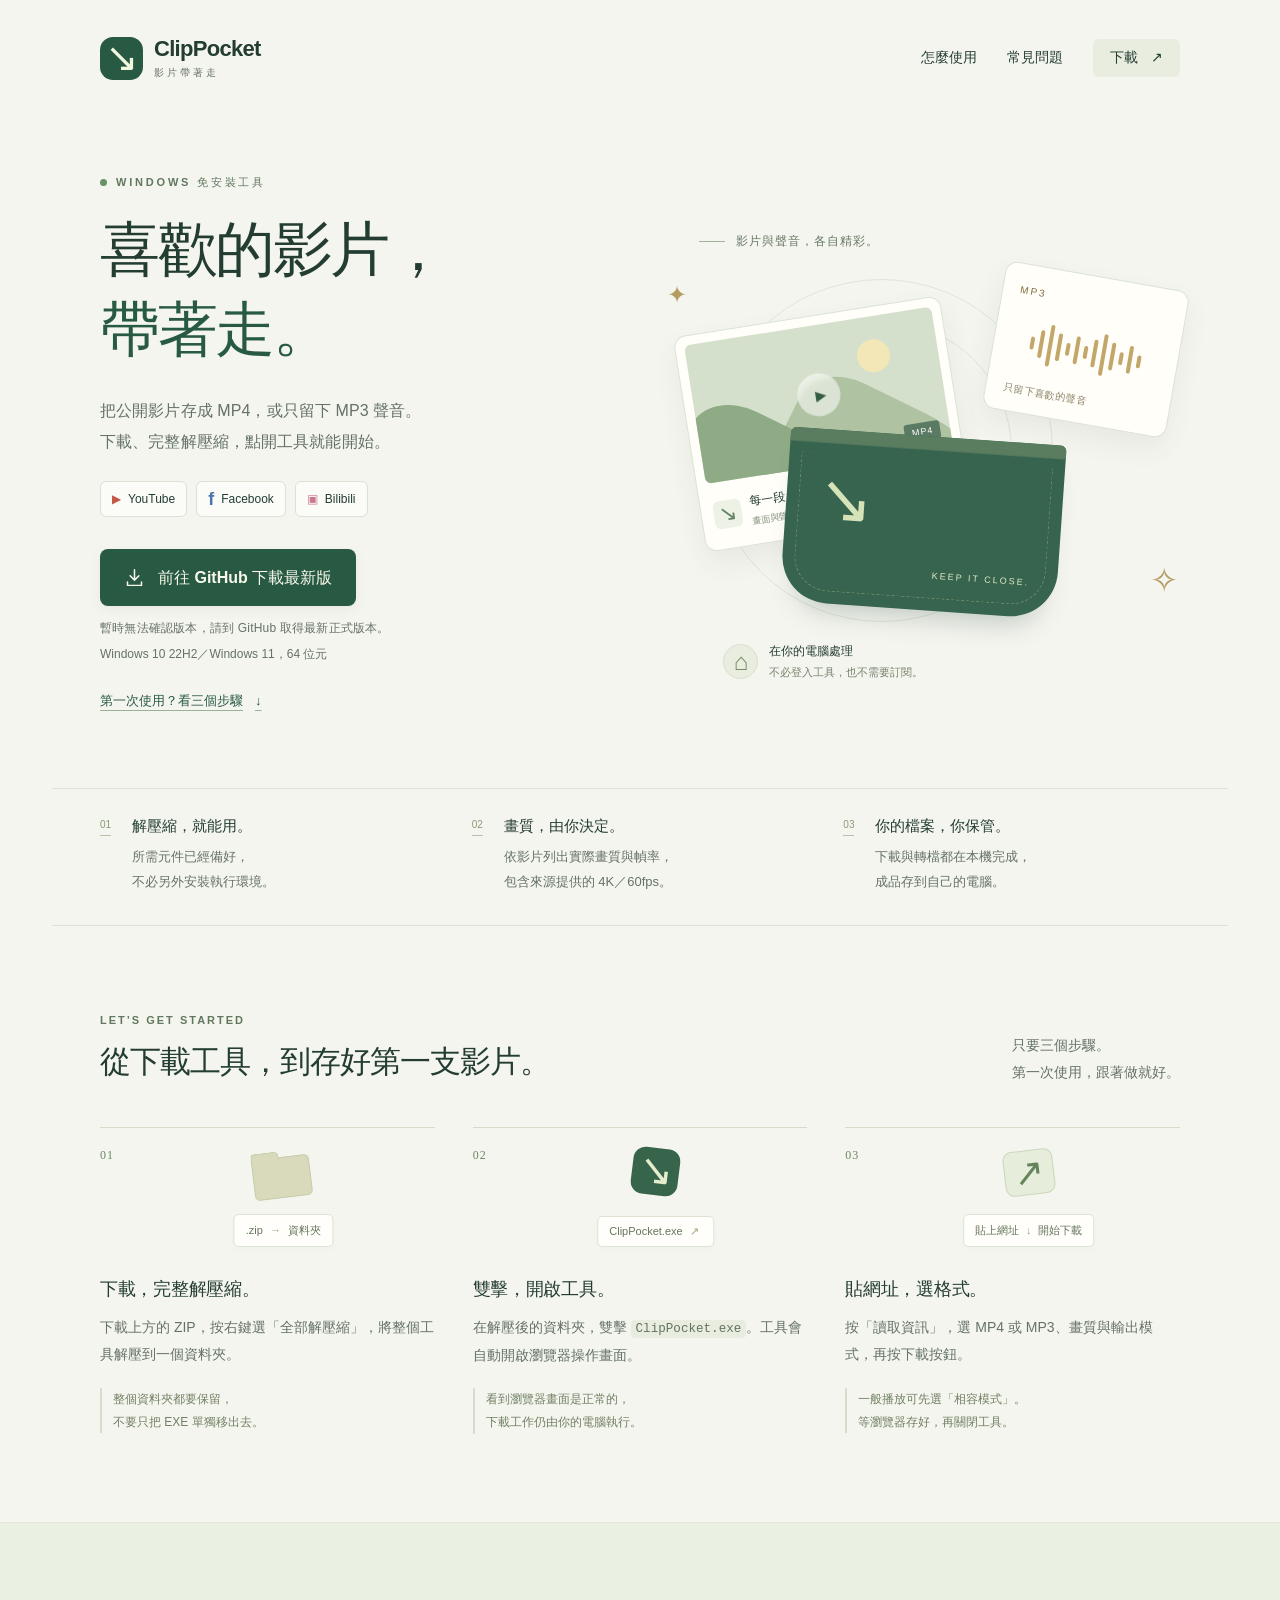
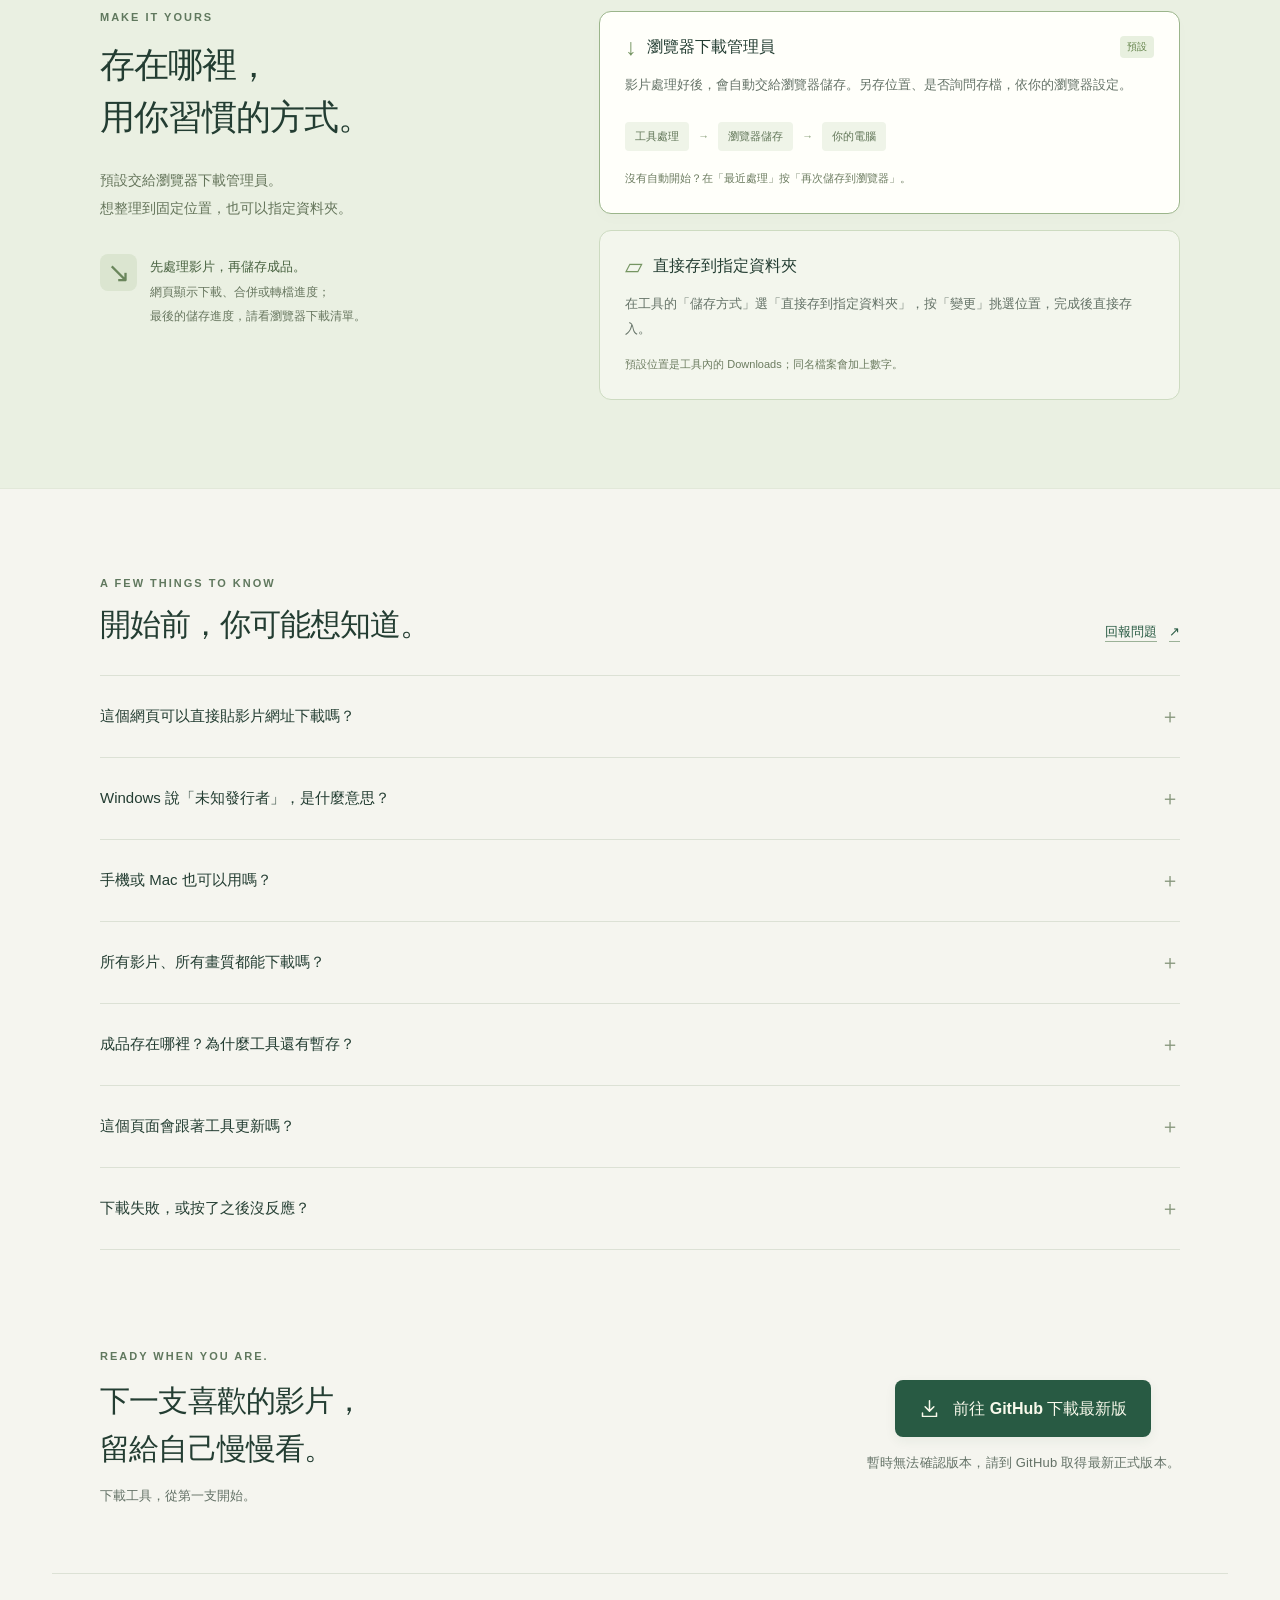
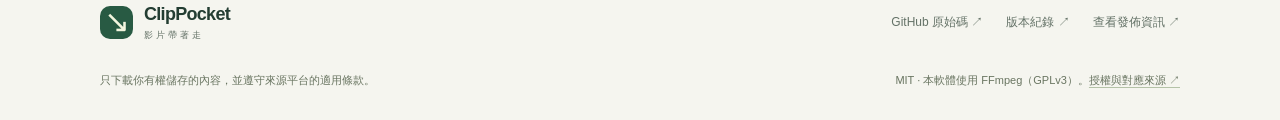
==== docs/index.html @ 6a87a467 "Keep download page synced with latest official release" ====
<!doctype html>
<html lang="zh-Hant">
<head>
  <meta charset="utf-8">
  <meta name="viewport" content="width=device-width,initial-scale=1">
  <meta name="theme-color" content="#f5f5ef">
  <meta name="description" content="ClipPocket 是 Windows 免安裝影片下載工具。支援 YouTube、Facebook、Bilibili 公開影片，下載 MP4 或 MP3；完整解壓縮、點開就能用。">
  <meta property="og:type" content="website">
  <meta property="og:locale" content="zh_TW">
  <meta property="og:title" content="ClipPocket · 喜歡的影片，帶著走。">
  <meta property="og:description" content="Windows 免安裝。本機處理，支援 YouTube、Facebook、Bilibili，下載影片或純音訊。">
  <meta property="og:url" content="https://koviankevin.github.io/ClipPocket/">
  <link rel="canonical" href="https://koviankevin.github.io/ClipPocket/">
  <link rel="icon" type="image/svg+xml" href="./favicon.svg">
  <link rel="stylesheet" href="./styles.css">
  <title>ClipPocket · Windows 免安裝影片下載工具</title>
  <script src="./release.js" defer></script>
</head>
<body>
  <a class="skip-link" href="#main">跳到主要內容</a>
  <header class="site-header wrap">
    <a class="brand" href="./" aria-label="ClipPocket 首頁"><span class="brand-mark" aria-hidden="true">↘</span><span>ClipPocket<small>影片帶著走</small></span></a>
    <nav aria-label="主要導覽"><a href="#how-to">怎麼使用</a><a href="#faq">常見問題</a><a class="nav-download" href="#download">下載 <span aria-hidden="true">↗</span></a></nav>
  </header>
  <main id="main">
    <section class="hero wrap" id="download" aria-labelledby="hero-title">
      <div class="hero-copy">
        <p class="eyebrow"><span class="live-dot" aria-hidden="true"></span> WINDOWS 免安裝工具</p>
        <h1 id="hero-title">喜歡的影片，<br><span>帶著走。</span></h1>
        <p class="hero-description">把公開影片存成 MP4，或只留下 MP3 聲音。<br class="desktop-break">下載、完整解壓縮，點開工具就能開始。</p>
        <div class="platforms" role="group" aria-label="支援平台"><span><b class="youtube" aria-hidden="true">▶</b> YouTube</span><span><b class="facebook" aria-hidden="true">f</b> Facebook</span><span><b class="bilibili" aria-hidden="true">▣</b> Bilibili</span></div>
        <a class="button primary download-link" href="https://github.com/koviankevin/ClipPocket/releases/latest"><svg viewBox="0 0 24 24" aria-hidden="true"><path d="M12 3v12m-5-5 5 5 5-5M4 17v4h16v-4"/></svg><span data-download-label>下載 Windows 免安裝版</span></a>
        <p class="download-meta" data-release-meta role="status" aria-live="polite">最新版本請至 GitHub 發佈頁查看。</p>
        <p class="system-requirement">Windows 10 22H2／Windows 11，64 位元</p>
        <a class="text-link hero-guide" href="#how-to">第一次使用？看三個步驟 <span aria-hidden="true">↓</span></a>
      </div>
      <div class="hero-visual" role="img" aria-label="MP4 影片或 MP3 音訊，由工具處理後存到自己的電腦">
        <div class="visual-label"><span class="mini-line"></span> 影片與聲音，各自精彩。</div>
        <div class="visual-stage" aria-hidden="true">
          <span class="orbit orbit-one"></span><span class="orbit orbit-two"></span>
          <div class="media-card audio-card"><span class="media-type">MP3</span><div class="waveform"><i></i><i></i><i></i><i></i><i></i><i></i><i></i><i></i><i></i><i></i><i></i><i></i><i></i></div><span class="media-caption">只留下喜歡的聲音</span></div>
          <div class="media-card video-card"><div class="video-scene"><div class="scene-sun"></div><div class="mountain mountain-back"></div><div class="mountain mountain-front"></div><span class="play-symbol">▶</span><span class="scene-duration">MP4</span></div><div class="video-caption"><span class="video-icon">↘</span><div><strong>每一段，值得保留。</strong><small>畫面與聲音，一起帶走。</small></div></div></div>
          <div class="pocket"><div class="pocket-stitch"></div><span class="pocket-arrow">↘</span><span class="pocket-word">KEEP IT CLOSE.</span></div>
          <span class="spark spark-one">✦</span><span class="spark spark-two">✧</span>
        </div>
        <div class="local-note"><span class="local-note-icon" aria-hidden="true">⌂</span><div><strong>在你的電腦處理</strong><span>不必登入工具，也不需要訂閱。</span></div></div>
      </div>
    </section>

    <section class="essentials wrap" aria-label="工具特色">
      <div><span class="feature-symbol" aria-hidden="true">01</span><h2>解壓縮，就能用。</h2><p>所需元件已經備好，<br>不必另外安裝執行環境。</p></div>
      <div><span class="feature-symbol" aria-hidden="true">02</span><h2>畫質，由你決定。</h2><p>依影片列出實際畫質與幀率，<br>包含來源提供的 4K／60fps。</p></div>
      <div><span class="feature-symbol" aria-hidden="true">03</span><h2>你的檔案，你保管。</h2><p>下載與轉檔都在本機完成，<br>成品存到自己的電腦。</p></div>
    </section>

    <section class="how-section wrap section-space" id="how-to" aria-labelledby="how-title">
      <div class="section-heading"><div><p class="eyebrow">LET’S GET STARTED</p><h2 id="how-title">從下載工具，<br class="mobile-break">到存好第一支影片。</h2></div><p>只要三個步驟。<br>第一次使用，跟著做就好。</p></div>
      <div class="steps">
        <article class="step"><div class="step-top"><span>01</span><div class="step-illustration folder-illustration" aria-hidden="true"><span class="folder-shape"></span><span class="file-chip">.zip <b>→</b> 資料夾</span></div></div><h3>下載，完整解壓縮。</h3><p>下載上方的 ZIP，按右鍵選「全部解壓縮」，將整個工具解壓到一個資料夾。</p><div class="step-note">整個資料夾都要保留，<br>不要只把 EXE 單獨移出去。</div></article>
        <article class="step"><div class="step-top"><span>02</span><div class="step-illustration launch-illustration" aria-hidden="true"><span class="app-tile">↘</span><span class="file-chip">ClipPocket.exe <b>↗</b></span></div></div><h3>雙擊，開啟工具。</h3><p>在解壓後的資料夾，雙擊 <code>ClipPocket.exe</code>。工具會自動開啟瀏覽器操作畫面。</p><div class="step-note">看到瀏覽器畫面是正常的，<br>下載工作仍由你的電腦執行。</div></article>
        <article class="step"><div class="step-top"><span>03</span><div class="step-illustration paste-illustration" aria-hidden="true"><span class="link-glyph">↗</span><span class="file-chip">貼上網址 <b>↓</b> 開始下載</span></div></div><h3>貼網址，選格式。</h3><p>按「讀取資訊」，選 MP4 或 MP3、畫質與輸出模式，再按下載按鈕。</p><div class="step-note">一般播放可先選「相容模式」。<br>等瀏覽器存好，再關閉工具。</div></article>
      </div>
    </section>

    <section class="saving-section section-space" id="save-options" aria-labelledby="saving-title">
      <div class="wrap saving-layout">
        <div class="saving-intro"><p class="eyebrow">MAKE IT YOURS</p><h2 id="saving-title">存在哪裡，<br>用你習慣的方式。</h2><p>預設交給瀏覽器下載管理員。<br>想整理到固定位置，也可以指定資料夾。</p><div class="two-phases"><span class="phase-icon" aria-hidden="true">↘</span><p><strong>先處理影片，再儲存成品。</strong><br>網頁顯示下載、合併或轉檔進度；<br>最後的儲存進度，請看瀏覽器下載清單。</p></div></div>
        <div class="saving-options">
          <article class="save-option recommended"><div class="save-title"><span class="save-icon" aria-hidden="true">↓</span><h3>瀏覽器下載管理員</h3><span class="badge">預設</span></div><p>影片處理好後，會自動交給瀏覽器儲存。另存位置、是否詢問存檔，依你的瀏覽器設定。</p><div class="save-flow"><span>工具處理</span><b aria-hidden="true">→</b><span>瀏覽器儲存</span><b aria-hidden="true">→</b><span>你的電腦</span></div><small>沒有自動開始？在「最近處理」按「再次儲存到瀏覽器」。</small></article>
          <article class="save-option"><div class="save-title"><span class="save-icon" aria-hidden="true">▱</span><h3>直接存到指定資料夾</h3></div><p>在工具的「儲存方式」選「直接存到指定資料夾」，按「變更」挑選位置，完成後直接存入。</p><small>預設位置是工具內的 Downloads；同名檔案會加上數字。</small></article>
        </div>
      </div>
    </section>

    <section class="faq-section wrap section-space" id="faq" aria-labelledby="faq-title">
      <div class="section-heading"><div><p class="eyebrow">A FEW THINGS TO KNOW</p><h2 id="faq-title">開始前，你可能想知道。</h2></div><a class="text-link" href="https://github.com/koviankevin/ClipPocket/issues">回報問題 <span aria-hidden="true">↗</span></a></div>
      <div class="faq-list">
        <details><summary>這個網頁可以直接貼影片網址下載嗎？<span aria-hidden="true">＋</span></summary><div class="answer"><p>請先從這個頁面下載免安裝工具，再在自己的電腦開啟 <code>ClipPocket.exe</code>。這裡提供下載與教學；貼影片網址的操作畫面，會由本機工具另外開啟。</p></div></details>
        <details><summary>Windows 說「未知發行者」，是什麼意思？<span aria-hidden="true">＋</span></summary><div class="answer"><p>目前版本尚未做程式碼簽章，因此 Windows 可能顯示未知發行者。請確認下載來源是本專案的 <a data-release-link href="https://github.com/koviankevin/ClipPocket/releases/latest">GitHub Release</a>，再依自己的安全判斷決定是否執行。原始碼、隨附元件與校驗碼都公開提供。</p></div></details>
        <details><summary>手機或 Mac 也可以用嗎？<span aria-hidden="true">＋</span></summary><div class="answer"><p>目前提供 Windows 64 位元版，適用 Windows 10 22H2／Windows 11。手機、macOS、Linux 及 Windows ARM 目前未提供對應下載包。</p></div></details>
        <details><summary>所有影片、所有畫質都能下載嗎？<span aria-hidden="true">＋</span></summary><div class="answer"><p>目前支援 YouTube、Facebook、Bilibili 的公開、免登入、非直播單支影片，不讀取帳號 Cookie。影片下架、地區或帳號限制，以及平台改版，都可能影響下載。</p><p>畫質選單依來源實際可取得的格式提供，不會放大影片；Bilibili 部分高畫質可能需要帳號權限。4K60 已實測三秒片段，完整 8K 媒體尚未實測。</p></div></details>
        <details><summary>成品存在哪裡？為什麼工具還有暫存？<span aria-hidden="true">＋</span></summary><div class="answer"><p>瀏覽器模式的存檔位置，請從瀏覽器下載清單查看。工具會保留處理好的暫存，方便再次儲存；暫存與瀏覽器存出的成品，會短暫占用兩份空間。</p><p><strong>請等瀏覽器完成儲存再關閉工具。</strong>關閉工具會清除此次暫存，已存好的成品不受影響。如果只關閉分頁，工具在沒有工作或檔案傳送時，閒置約三分鐘會退出。</p></div></details>
        <details><summary>這個頁面會跟著工具更新嗎？<span aria-hidden="true">＋</span></summary><div class="answer"><p>每次開啟頁面，都會向 GitHub 查詢最新正式 Release，同步版本、檔案大小與 Windows 免安裝包連結。草稿與預覽版不會當作正式版顯示。</p><p>如果暫時無法取得版本資訊，按鈕會帶你到 GitHub 最新正式版本頁，讓你繼續取得下載。電腦上的工具可在關閉舊版後，另外下載並完整解壓新版來升級。</p></div></details>
        <details><summary>下載失敗，或按了之後沒反應？<span aria-hidden="true">＋</span></summary><div class="answer"><p>先確認已完整解壓縮，並透過 <code>ClipPocket.exe</code> 開啟工具。若影片無法下載，可在工具內展開「查看處理紀錄」，或換一支公開、免登入的影片測試。</p><p>如果影片已處理好，但瀏覽器未自動儲存，按「再次儲存到瀏覽器」重試。仍有問題，可到 <a href="https://github.com/koviankevin/ClipPocket/issues">GitHub Issues</a> 提供版本、平台與錯誤訊息；請勿貼上 Cookie、權杖或私人資料。</p></div></details>
      </div>
    </section>

    <section class="bottom-cta wrap" aria-labelledby="cta-title"><div><p class="eyebrow">READY WHEN YOU ARE.</p><h2 id="cta-title">下一支喜歡的影片，<br>留給自己慢慢看。</h2><p>下載工具，從第一支開始。</p></div><div class="cta-action"><a class="button primary download-link" href="https://github.com/koviankevin/ClipPocket/releases/latest"><svg viewBox="0 0 24 24" aria-hidden="true"><path d="M12 3v12m-5-5 5 5 5-5M4 17v4h16v-4"/></svg><span data-download-label>下載 Windows 免安裝版</span></a><p class="download-meta" data-release-meta>最新版本請至 GitHub 發佈頁查看。</p></div></section>
  </main>
  <footer class="site-footer wrap"><div class="footer-top"><a class="brand footer-brand" href="./"><span class="brand-mark" aria-hidden="true">↘</span><span>ClipPocket<small>影片帶著走</small></span></a><nav aria-label="相關連結"><a href="https://github.com/koviankevin/ClipPocket">GitHub 原始碼 ↗</a><a href="https://github.com/koviankevin/ClipPocket/releases">版本紀錄 ↗</a><a data-checksum-link href="https://github.com/koviankevin/ClipPocket/releases/latest">查看發佈資訊 ↗</a></nav></div><div class="footer-bottom"><p>只下載你有權儲存的內容，並遵守來源平台的適用條款。</p><p>MIT · 本軟體使用 FFmpeg（GPLv3）。<a href="https://github.com/koviankevin/ClipPocket/blob/main/THIRD_PARTY_SOURCES.md">授權與對應來源 ↗</a></p></div></footer>
</body>
</html>
---- docs/styles.css ----
@charset "UTF-8";
:root{color-scheme:light;--paper:#f5f5ef;--ink:#233d32;--muted:#647267;--green:#285a43;--line:#dce1d5;--sage:#e8eddf;--gold:#b18c48;--white:#fff;font-family:"Segoe UI","Microsoft JhengHei","PingFang TC",sans-serif;font-synthesis:none;color:var(--ink);background:var(--paper);font-size:16px}
*{box-sizing:border-box}html{scroll-behavior:smooth;scroll-padding-top:32px}body{margin:0}a{color:inherit;text-decoration:none}button,a{-webkit-tap-highlight-color:transparent}a:focus-visible,summary:focus-visible{outline:3px solid #b38e48;outline-offset:6px}svg{fill:none;stroke:currentColor;stroke-width:1.7;stroke-linecap:round;stroke-linejoin:round}.wrap{max-width:1176px;margin-inline:auto;padding-inline:48px}.skip-link{position:fixed;top:-80px;left:20px;padding:12px 18px;background:var(--green);color:#fff;z-index:100}.skip-link:focus{top:10px}.site-header{min-height:116px;display:flex;justify-content:space-between;align-items:center;gap:24px}.brand{display:inline-flex;gap:11px;align-items:center;font-size:22px;font-weight:700;letter-spacing:-.7px;flex-shrink:0}.brand-mark{height:43px;width:43px;display:grid;place-items:center;color:#f3f6df;background:var(--green);border-radius:13px;font:40px/1 "Segoe UI",sans-serif;padding-bottom:4px}.brand small{display:block;font-size:10px;font-weight:500;color:var(--muted);letter-spacing:3px;margin-top:4px}.site-header nav{display:flex;align-items:center;gap:30px;font-size:14px}.site-header nav>a:hover{color:var(--green);text-decoration:underline;text-underline-offset:5px}.nav-download{padding:10px 17px;background:var(--sage);border-radius:6px;font-weight:600}.nav-download span{margin-left:9px}
.hero{display:grid;grid-template-columns:1.06fr 1fr;align-items:center;gap:22px;padding-top:59px;padding-bottom:76px;overflow:hidden}.eyebrow{font-size:11px;font-weight:650;letter-spacing:2px;color:#60785e;margin:0 0 20px}.hero .eyebrow{display:flex;gap:9px;align-items:center;letter-spacing:2.8px}.live-dot{width:7px;height:7px;display:inline-block;border-radius:50%;background:#679267}h1{font-size:clamp(44px,4.65vw,61px);line-height:1.35;letter-spacing:-2.4px;margin:0 0 24px;font-weight:700}h1>span{color:var(--green)}.hero-description{font-size:16px;line-height:1.95;color:var(--muted);margin:0;letter-spacing:.1px}.platforms{display:flex;gap:9px;flex-wrap:wrap;margin:24px 0 32px}.platforms>span{display:inline-flex;align-items:center;gap:7px;font-size:12px;padding:8px 11px;border:1px solid var(--line);border-radius:6px;background:#fff9}.platforms b{font-size:12px;line-height:1}.youtube{color:#c75745}.platforms .facebook{font:bold 18px/1 Arial,sans-serif;color:#4b74aa}.bilibili{color:#c9798e}.button{display:inline-flex;justify-content:center;align-items:center;gap:13px;min-height:57px;padding:16px 24px;border-radius:8px;font-size:16px;font-weight:600;line-height:1.5;transition:background .2s,transform .2s}.button svg{width:21px;height:21px;flex-shrink:0}.primary{background:var(--green);color:#f8f9eb;box-shadow:0 4px 12px #244f3410}.primary:hover{background:#1c4935;transform:translateY(-2px)}.download-meta{color:var(--muted);font-size:12px;line-height:1.8;margin:12px 0 3px;letter-spacing:.2px}.download-meta>span{padding-inline:6px;color:#9ca594}.system-requirement{font-size:12px;margin:0;color:var(--muted);line-height:1.9}.text-link{color:var(--green);font-size:14px;line-height:1.6;text-decoration:underline;text-decoration-color:#9bb197;text-underline-offset:5px;display:inline-flex;align-items:center;gap:12px}.text-link:hover{text-decoration-color:var(--green)}.hero-guide{margin-top:26px;font-size:13px}
.hero-visual{position:relative;align-self:stretch;display:flex;flex-direction:column;justify-content:center;min-width:0;isolation:isolate;padding-top:26px}.visual-label{font-size:12px;color:#687a65;letter-spacing:1px;display:flex;align-items:center;gap:11px;margin-left:33px}.mini-line{width:26px;height:1px;background:#a4b19a}.visual-stage{position:relative;height:367px;margin-top:21px;isolation:isolate}.orbit{position:absolute;border:1px solid #dfe5d7;border-radius:50%;z-index:-1}.orbit-one{width:343px;height:343px;left:44px;top:8px}.orbit-two{width:260px;height:260px;left:86px;top:50px}.media-card{position:absolute;background:#fffef9;border:1px solid #dce3d5;border-radius:12px;box-shadow:0 12px 27px #344b2c12}.video-card{width:270px;left:22px;top:44px;transform:rotate(-9deg);padding:9px;z-index:2}.video-scene{height:140px;overflow:hidden;border-radius:6px;position:relative;background:#d5e0cc}.scene-sun{width:33px;height:33px;border-radius:50%;background:#f4e7b7;position:absolute;top:23px;right:48px}.mountain{position:absolute;width:240px;height:180px;border-radius:22% 50% 0 0;transform:rotate(35deg)}.mountain-back{background:#afc3a2;top:88px;left:56px}.mountain-front{background:#8eab86;top:99px;left:-55px}.play-symbol{position:absolute;display:grid;place-items:center;width:43px;height:43px;border-radius:50%;background:#fff8;backdrop-filter:blur(3px);color:#355c45;top:48px;left:104px;font-size:14px;padding-left:3px}.scene-duration{position:absolute;bottom:9px;right:10px;color:#fff;background:#244a3b99;font-size:9px;letter-spacing:1px;padding:4px 7px;border-radius:3px}.video-caption{display:flex;align-items:center;gap:9px;padding:14px 3px 7px}.video-caption strong{font-size:12px;font-weight:600}.video-caption small{display:block;font-size:9px;color:#84907c;margin-top:5px}.video-icon{display:grid;place-items:center;width:28px;height:28px;background:#edf1e6;border-radius:6px;font-size:22px;color:#638461}.audio-card{width:186px;right:1px;top:4px;padding:15px 17px;transform:rotate(10deg);z-index:1}.media-type{font-size:10px;color:#846c40;letter-spacing:2px}.waveform{display:flex;align-items:center;justify-content:center;gap:5px;height:66px;margin:10px 0 5px}.waveform i{width:4px;border-radius:5px;background:#c3a76a;height:13px}.waveform i:nth-child(3n){height:42px}.waveform i:nth-child(4n){height:57px}.waveform i:nth-child(2n){height:28px}.media-caption{font-size:10px;color:#8b8064;letter-spacing:.6px}.pocket{position:absolute;width:276px;height:174px;left:119px;top:165px;border-radius:6px 6px 47px 47px;background:#37644e;z-index:3;transform:rotate(4deg);box-shadow:0 22px 27px -15px #234a3a40;overflow:hidden}.pocket:before{content:"";position:absolute;background:#5a7d60;left:0;right:0;top:0;height:13px;border-bottom:1px solid #1b413b20}.pocket-stitch{position:absolute;inset:24px 12px 12px;border:1px dashed #9daf7e88;border-top:none;border-radius:0 0 35px 35px}.pocket-arrow{position:absolute;top:29px;left:31px;color:#d6e2b7;font-size:67px;font-weight:300}.pocket-word{position:absolute;bottom:30px;right:28px;font-size:9px;letter-spacing:2px;color:#e1e8c7}.spark{position:absolute;color:#b49d63;font-size:24px}.spark-one{left:1px;top:10px}.spark-two{right:2px;bottom:38px;font-size:34px}.local-note{display:flex;align-items:center;gap:11px;margin:5px 0 0 57px}.local-note-icon{width:35px;height:35px;display:grid;place-items:center;background:#e9eddf;border:1px solid #d9e1cd;border-radius:50%;font-size:24px;color:#738a61}.local-note strong{display:block;font-size:12px;font-weight:600}.local-note span:not(.local-note-icon){display:block;font-size:11px;color:#75826d;margin-top:5px}
.essentials{display:grid;grid-template-columns:repeat(3,1fr);border-top:1px solid var(--line);border-bottom:1px solid var(--line);padding-top:28px;padding-bottom:30px;gap:35px}.essentials>div{position:relative;padding-left:32px}.feature-symbol{position:absolute;left:0;top:2px;color:#8a9b79;font-size:10px;border-bottom:1px solid #b5c2a7;padding-bottom:5px}.essentials h2{font-size:15px;font-weight:650;margin:0 0 9px}.essentials p{font-size:13px;line-height:1.9;color:var(--muted);margin:0}.section-space{padding-top:88px;padding-bottom:88px}.section-heading{display:flex;justify-content:space-between;align-items:end;gap:25px;margin-bottom:42px}.section-heading .eyebrow{margin-bottom:13px}.section-heading h2,.saving-intro h2{font-size:31px;line-height:1.5;letter-spacing:-1px;margin:0;font-weight:650}.section-heading>p{margin:0;font-size:14px;line-height:1.9;color:var(--muted)}.mobile-break{display:none}.steps{display:grid;grid-template-columns:repeat(3,minmax(0,1fr));gap:38px}.step{min-width:0}.step-top{display:flex;gap:18px;align-items:flex-start;position:relative;border-top:1px solid #d3ddc9;padding-top:19px;margin-bottom:26px}.step-top>span{font:12px/1.4 Georgia,serif;letter-spacing:1px;color:#6c8863}.step-illustration{position:relative;min-width:0;height:103px;flex:1;display:flex;align-items:flex-start;justify-content:center}.folder-shape{position:absolute;top:10px;left:calc(50% - 30px);width:58px;height:41px;border-radius:0 5px 5px 5px;background:#d8dabb;border:1px solid #c6cba9;transform:rotate(-7deg)}.folder-shape:before{content:"";position:absolute;top:-7px;left:-1px;width:26px;height:8px;background:#d8dabb;border:1px solid #c6cba9;border-bottom:0;border-radius:4px 5px 0 0}.file-chip{position:absolute;bottom:3px;left:50%;transform:translateX(-50%);font-size:11px;background:#fffefa;border:1px solid #dce3d3;padding:8px 11px;border-radius:5px;color:#65755c;white-space:nowrap;box-shadow:0 4px 8px #34492804}.file-chip b{font-weight:400;color:#9aa782;padding-inline:4px}.app-tile{display:grid;place-items:center;background:#37654c;color:#e6edcc;width:47px;height:47px;border-radius:12px;font-size:42px;line-height:1;margin-top:1px;transform:rotate(7deg);padding-bottom:4px}.link-glyph{display:grid;place-items:center;width:50px;height:45px;font-size:37px;line-height:1;border:1px solid #cad7bb;border-radius:9px;color:#66845c;background:#e6eddb;margin-top:3px;transform:rotate(-7deg)}.step h3{font-size:18px;font-weight:600;letter-spacing:-.3px;line-height:1.5;margin:0 0 11px}.step>p{font-size:14px;line-height:1.95;color:var(--muted);margin:0}.step-note{margin-top:19px;padding-left:11px;border-left:2px solid #d7ddc9;color:#718064;font-size:12px;line-height:1.9}code{font-family:Consolas,"SFMono-Regular",monospace;font-size:.9em;background:#e9eddf;padding:2px 5px;border-radius:4px;overflow-wrap:anywhere}
.saving-section{background:#eaf0e2;border-top:1px solid #e2e8d9;border-bottom:1px solid #e2e8d9}.saving-layout{display:grid;grid-template-columns:.85fr 1.15fr;gap:70px}.saving-intro .eyebrow{margin-bottom:16px}.saving-intro h2{font-size:35px}.saving-intro>p:not(.eyebrow){font-size:14px;line-height:2;color:#64745a;margin:22px 0 0}.two-phases{display:flex;gap:13px;margin-top:32px;align-items:flex-start}.phase-icon{width:37px;min-width:37px;height:37px;background:#dbe5d0;border-radius:8px;display:grid;place-items:center;color:#6a865c;font-size:28px}.two-phases p{font-size:12px;line-height:2;color:#67765f;margin:0}.two-phases strong{font-size:13px;color:#47613f;font-weight:600}.saving-options{display:grid;gap:16px}.save-option{padding:24px 25px;border:1px solid #cddbc1;background:#f3f6ed;border-radius:12px}.save-option.recommended{border-color:#9bb58b;background:#fffffa;box-shadow:0 5px 15px #38532904}.save-title{display:flex;align-items:center;gap:10px;flex-wrap:wrap}.save-title h3{font-size:16px;font-weight:600;margin:0}.save-icon{font-size:23px;color:#759562;line-height:1}.badge{font-size:10px;padding:4px 7px;border-radius:4px;background:#e8f0df;color:#608046;margin-left:auto}.save-option>p{font-size:13px;line-height:1.95;color:var(--muted);margin:13px 0}.save-flow{display:flex;gap:9px;align-items:center;padding:12px 0 17px;flex-wrap:wrap;font-size:11px;color:#607557}.save-flow span{background:#eff4e8;padding:7px 10px;border-radius:4px}.save-flow b{font-weight:400;color:#8da27e}.save-option>small{display:block;color:#6c7c60;font-size:11px;line-height:1.9}
.faq-section{padding-bottom:76px}.faq-section .section-heading{margin-bottom:26px}.faq-section .section-heading>.text-link{font-size:13px;flex-shrink:0;margin-bottom:6px}.faq-list{border-top:1px solid var(--line)}details{border-bottom:1px solid var(--line)}summary{padding:23px 0;display:flex;justify-content:space-between;align-items:center;gap:24px;font-size:15px;font-weight:500;line-height:1.75;cursor:pointer;list-style:none}summary::-webkit-details-marker{display:none}summary>span{font-size:20px;color:#85957a;font-weight:400;flex-shrink:0;transition:transform .2s}details[open] summary>span{transform:rotate(45deg)}summary:hover{color:var(--green)}.answer{max-width:865px;padding:0 33px 24px 0;color:var(--muted);font-size:14px;line-height:2}.answer p{margin:0 0 11px}.answer p:last-child{margin:0}.answer a,.footer-bottom a{text-decoration:underline;text-decoration-color:#b4c2a7;text-underline-offset:3px}.answer strong{font-weight:600;color:#47643d}
.bottom-cta{display:flex;justify-content:space-between;align-items:center;gap:30px;padding-top:24px;padding-bottom:68px}.bottom-cta .eyebrow{margin-bottom:15px}.bottom-cta h2{font-size:30px;line-height:1.6;font-weight:600;letter-spacing:-.8px;margin:0}.bottom-cta>div>p:not(.eyebrow){font-size:13px;color:var(--muted);margin:14px 0 0}.cta-action{text-align:center}.site-footer{border-top:1px solid var(--line);padding-top:30px;padding-bottom:30px}.footer-top{display:flex;justify-content:space-between;align-items:center;gap:25px}.footer-brand{font-size:18px}.footer-brand .brand-mark{width:33px;height:33px;border-radius:10px;font-size:31px}.footer-brand small{font-size:9px}.footer-top nav{display:flex;gap:23px;flex-wrap:wrap;font-size:12px;color:var(--muted)}.footer-top nav a:hover{text-decoration:underline;text-underline-offset:4px}.footer-bottom{display:flex;justify-content:space-between;gap:26px;margin-top:29px;color:#697561;font-size:11px;line-height:1.8}.footer-bottom p{margin:0}
@media(min-width:1400px){.hero{gap:36px;padding-top:72px;padding-bottom:91px}.visual-stage{height:390px}.hero-visual{padding-left:15px}.pocket{top:183px}.audio-card{top:16px}.video-card{top:60px}}
@media(max-width:1000px){.wrap{padding-inline:35px}.hero{gap:0}.hero h1{font-size:48px}.hero-description{font-size:14px}.hero-visual{transform:scale(.88);transform-origin:center;min-width:0}.video-card{left:0}.audio-card{right:-15px}.pocket{left:85px}.orbit-one{left:10px}.orbit-two{left:52px}.visual-label{margin-left:10px}.local-note{margin-left:20px}.steps{gap:25px}.saving-layout{gap:35px}.saving-intro h2{font-size:31px}.section-heading h2{font-size:28px}.footer-bottom{display:block}.footer-bottom p+p{margin-top:9px}}
@media(max-width:760px){.wrap{padding-inline:26px}.site-header{min-height:94px}.site-header nav{gap:20px;font-size:12px}.brand{font-size:20px}.nav-download{padding:8px 12px}.hero{grid-template-columns:1fr;padding-top:39px;padding-bottom:46px;gap:30px;text-align:center}.hero h1{font-size:52px;letter-spacing:-2px;margin-bottom:18px}.hero .eyebrow,.platforms{justify-content:center}.hero-description{font-size:15px}.hero .eyebrow{font-size:10px}.platforms{margin:22px 0 25px}.hero-guide{margin-top:20px}.hero-visual{padding:20px 0 0;transform:none;max-width:450px;width:100%;margin:auto;align-self:auto;text-align:left}.visual-label{margin-left:22px}.visual-stage{height:355px}.video-card{left:20px}.audio-card{right:9px}.pocket{left:115px;top:161px}.orbit-one{left:40px}.orbit-two{left:82px}.local-note{align-self:center;margin:0}.essentials{gap:16px;padding-top:24px;padding-bottom:25px}.essentials>div{padding-left:0}.feature-symbol{position:static;display:inline-block;font-size:9px;margin-bottom:10px}.essentials h2{font-size:13px}.essentials p{font-size:11px;line-height:1.9}.section-space{padding-top:60px;padding-bottom:60px}.section-heading{gap:20px;align-items:start;flex-direction:column;margin-bottom:28px}.section-heading h2{font-size:28px}.section-heading>p{font-size:13px}.section-heading>p br{display:none}.steps{grid-template-columns:1fr;gap:34px}.step{display:grid;grid-template-columns:100px 1fr;column-gap:22px;align-items:start;border-top:1px solid #d3ddc9;padding-top:24px}.step-top{grid-column:1;grid-row:1 / 4;display:block;margin:0;padding:0;border:0}.step-top>span{font-size:12px}.step-illustration{width:100%;height:105px;margin-top:13px}.file-chip{font-size:9px;padding:7px 8px}.folder-shape{top:7px}.step h3{font-size:17px;grid-column:2;margin-bottom:8px}.step>p{font-size:13px;grid-column:2}.step-note{grid-column:2;font-size:11px;margin-top:13px}.saving-layout{grid-template-columns:1fr;gap:30px}.saving-intro h2{font-size:31px}.saving-intro h2 br{display:none}.saving-intro>p:not(.eyebrow){margin-top:15px;font-size:13px}.two-phases{margin-top:22px}.save-option{padding:22px}.faq-section .section-heading{flex-direction:row;align-items:end;gap:10px}.faq-section .section-heading h2{font-size:26px;max-width:280px}.faq-section .section-heading>.text-link{font-size:12px}.faq-section .eyebrow{font-size:9px}summary{font-size:14px;padding:20px 0;gap:15px}.answer{font-size:13px;padding-right:10px}.bottom-cta{flex-direction:column;text-align:center;padding-top:0;padding-bottom:55px;gap:24px}.bottom-cta h2{font-size:28px}.footer-top{align-items:start;gap:24px}.footer-top nav{gap:13px;font-size:11px;max-width:240px;justify-content:flex-end}.footer-bottom{font-size:10px;margin-top:24px}}
@media(max-width:420px){.wrap{padding-inline:21px}.site-header{gap:12px;min-height:88px}.brand{font-size:18px;gap:8px}.brand-mark{width:35px;height:35px;font-size:33px;border-radius:11px}.brand small{font-size:8px;letter-spacing:2px}.site-header nav{gap:14px;font-size:11px}.nav-download{padding:8px 9px}.nav-download span{display:none}.hero{padding-top:30px;gap:28px}.hero h1{font-size:44px;letter-spacing:-1.5px}.hero-description{font-size:13px}.desktop-break{display:none}.button{font-size:14px;padding:16px 21px;gap:10px;min-height:54px}.download-meta{font-size:11px}.system-requirement{font-size:10px}.hero-visual{max-width:350px;padding-top:18px}.visual-label{font-size:10px;margin-left:16px}.visual-stage{height:310px;margin-top:19px}.video-card{width:229px;left:5px;top:40px;padding:8px}.video-scene{height:121px}.video-caption{padding:10px 2px 5px;gap:6px}.video-caption strong{font-size:10px}.video-caption small{font-size:8px}.video-icon{width:24px;height:24px;font-size:20px}.play-symbol{top:39px;left:86px}.audio-card{width:149px;right:4px;top:6px;padding:12px 14px}.media-type{font-size:8px}.waveform{gap:4px;height:53px;margin:8px 0 4px}.waveform i{width:3px}.waveform i:nth-child(4n){height:45px}.media-caption{font-size:8px;letter-spacing:0}.pocket{width:226px;height:145px;left:83px;top:140px;border-radius:6px 6px 40px 40px}.pocket-arrow{font-size:57px;left:25px;top:24px}.pocket-word{font-size:7px;bottom:26px;right:26px}.orbit-one{width:290px;height:290px;top:0;left:18px}.orbit-two{width:220px;height:220px;top:35px;left:53px}.spark-one{font-size:20px;left:0}.spark-two{right:0;bottom:10px;font-size:25px}.local-note strong{font-size:11px}.local-note span:not(.local-note-icon){font-size:10px}.essentials{gap:13px}.essentials h2{font-size:12px;line-height:1.7}.essentials p{font-size:10px}.essentials p br{display:none}.section-space{padding-top:49px;padding-bottom:49px}.section-heading h2{font-size:26px}.eyebrow{font-size:9px}.mobile-break{display:block}.step{grid-template-columns:83px 1fr;column-gap:18px;padding-top:23px}.step h3{font-size:16px}.step>p{font-size:12px}.step-note{font-size:10px}.step-note br{display:none}.step-illustration{height:98px}.step-illustration .file-chip{font-size:8px;padding:7px}.file-chip b{padding-inline:2px}.saving-intro h2{font-size:27px}.saving-intro h2 br{display:block}.save-title h3{font-size:14px}.save-option{padding:20px}.save-option>p{font-size:12px}.save-option>small{font-size:10px}.save-flow{font-size:10px;gap:7px}.save-flow span{padding:6px 8px}.faq-section .section-heading{align-items:start}.faq-section .section-heading h2{font-size:25px;max-width:230px}.faq-section .section-heading>.text-link{margin-top:31px;font-size:11px;gap:3px;white-space:nowrap}.faq-section .eyebrow{font-size:8px;letter-spacing:1.5px}summary{font-size:13px}.answer{font-size:12px}.bottom-cta{padding-bottom:45px}.bottom-cta h2{font-size:26px}.footer-top{display:block}.footer-top nav{justify-content:flex-start;max-width:none;margin-top:24px;gap:18px}.footer-brand{font-size:18px}}
@media(max-width:350px){.wrap{padding-inline:17px}.site-header nav{gap:10px;font-size:10px}.brand{font-size:16px}.brand-mark{width:31px;height:31px;font-size:29px}.brand small{font-size:7px}.hero h1{font-size:40px}.hero-visual{max-width:286px}.visual-stage{transform:scale(.88);transform-origin:left top;width:325px;height:290px;margin-bottom:-31px}.visual-label{margin-left:0}.essentials{gap:10px}.essentials h2{font-size:11px}.step{grid-template-columns:70px 1fr;column-gap:14px}.file-chip{max-width:90px;white-space:normal;text-align:center}.step h3{font-size:15px}.save-flow{gap:4px;font-size:9px}.save-flow span{padding:6px}.badge{font-size:9px}.save-title{gap:8px}.faq-section .section-heading{display:block}.faq-section .section-heading h2{max-width:none}.faq-section .section-heading>.text-link{margin-top:20px}.footer-top nav{gap:13px}}
@media(prefers-reduced-motion:reduce){html{scroll-behavior:auto}*,*:before,*:after{transition:none!important}}
/* Keep instructions comfortably readable on small screens. */
@media(max-width:760px){.step>p,.answer{font-size:14px}.step-note,.save-option>small{font-size:12px}.save-option>p,.saving-intro>p:not(.eyebrow){font-size:14px}.two-phases p{font-size:13px}.save-flow{font-size:12px}.essentials p{font-size:12px}.essentials h2{font-size:14px}}
@media(max-width:420px){.hero-description{font-size:15px}.step h3{font-size:17px}.step-note{font-size:12px}.save-title h3{font-size:16px}.save-option>small{font-size:12px}.save-flow{font-size:11px}summary{font-size:15px}.download-meta,.system-requirement{font-size:12px}.essentials h2{font-size:13px}.essentials p{font-size:12px}.save-flow span{padding:6px 8px}.save-option{padding:20px 18px}}
@media(max-width:350px){.step{grid-template-columns:63px 1fr;column-gap:14px}.step h3{font-size:16px}.save-flow{gap:5px;font-size:10px}.save-flow span{padding:6px}.save-title{gap:7px}.save-title h3{font-size:15px}}
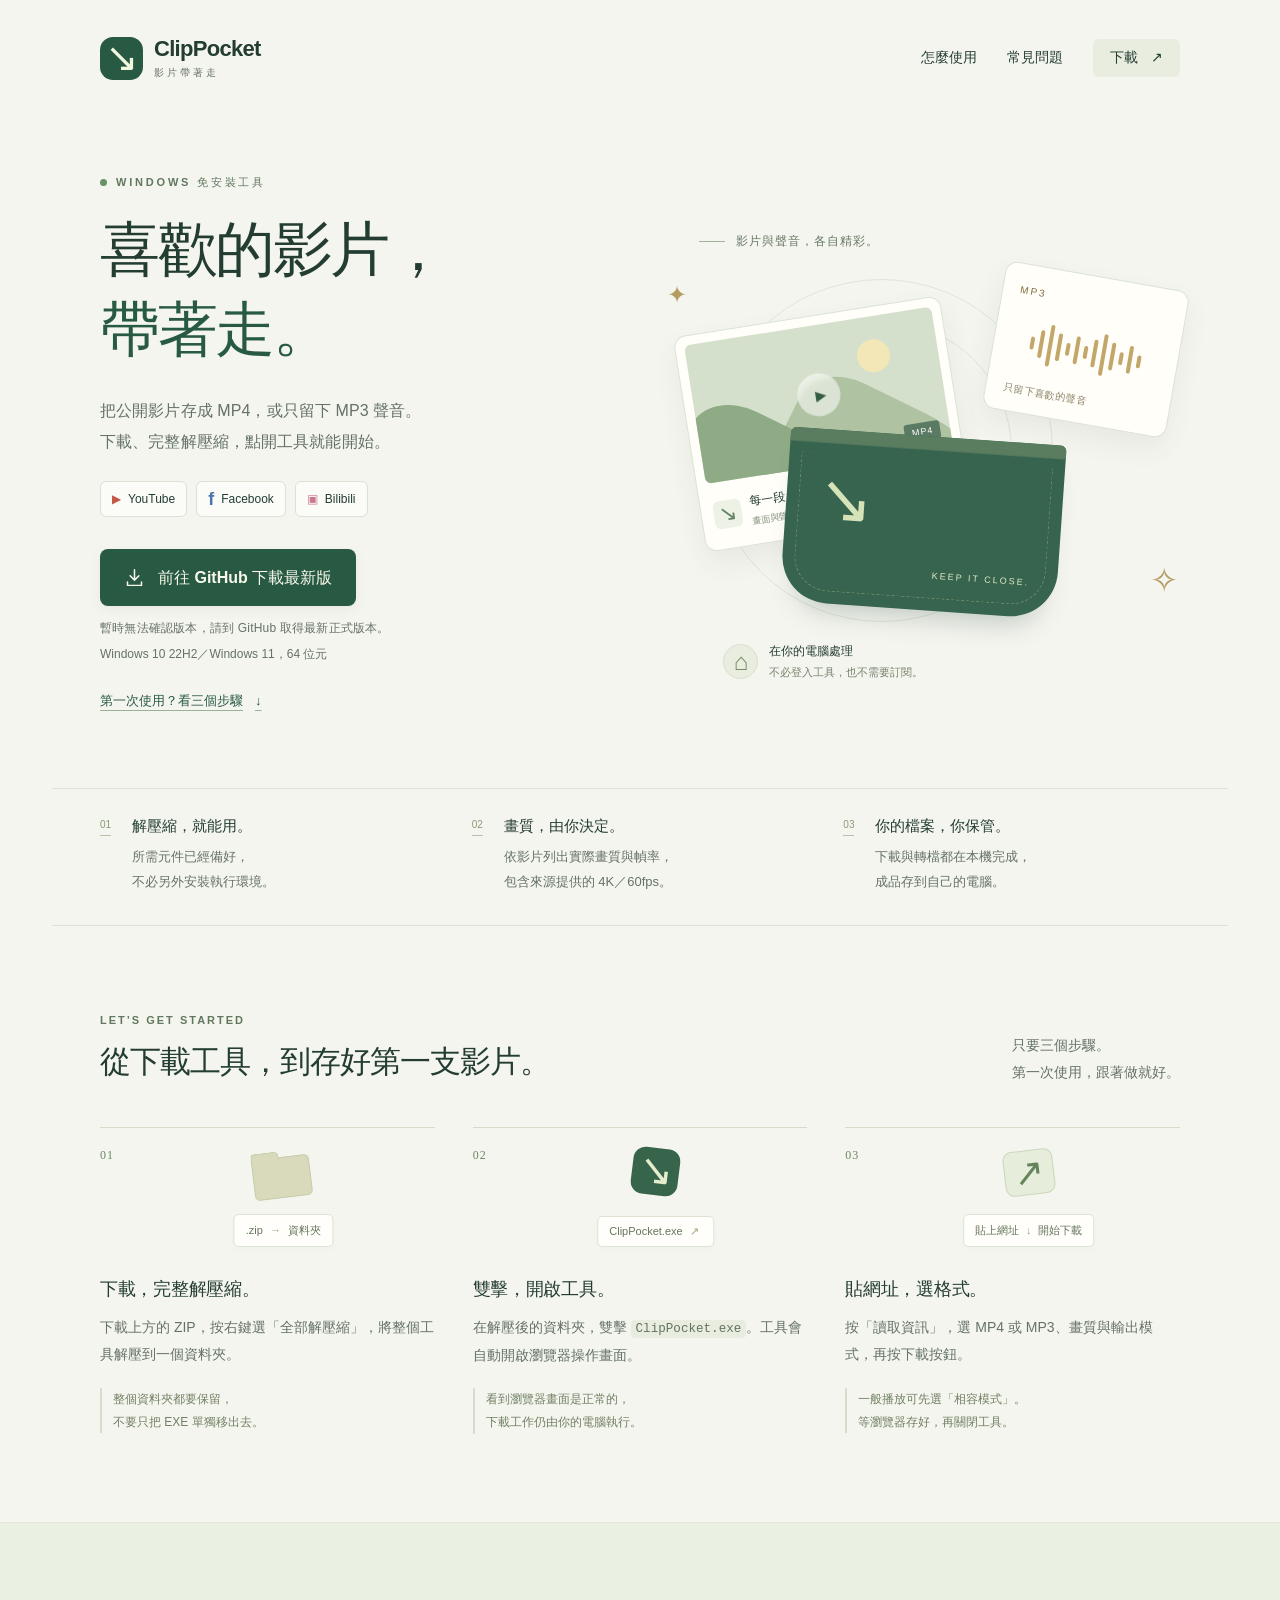
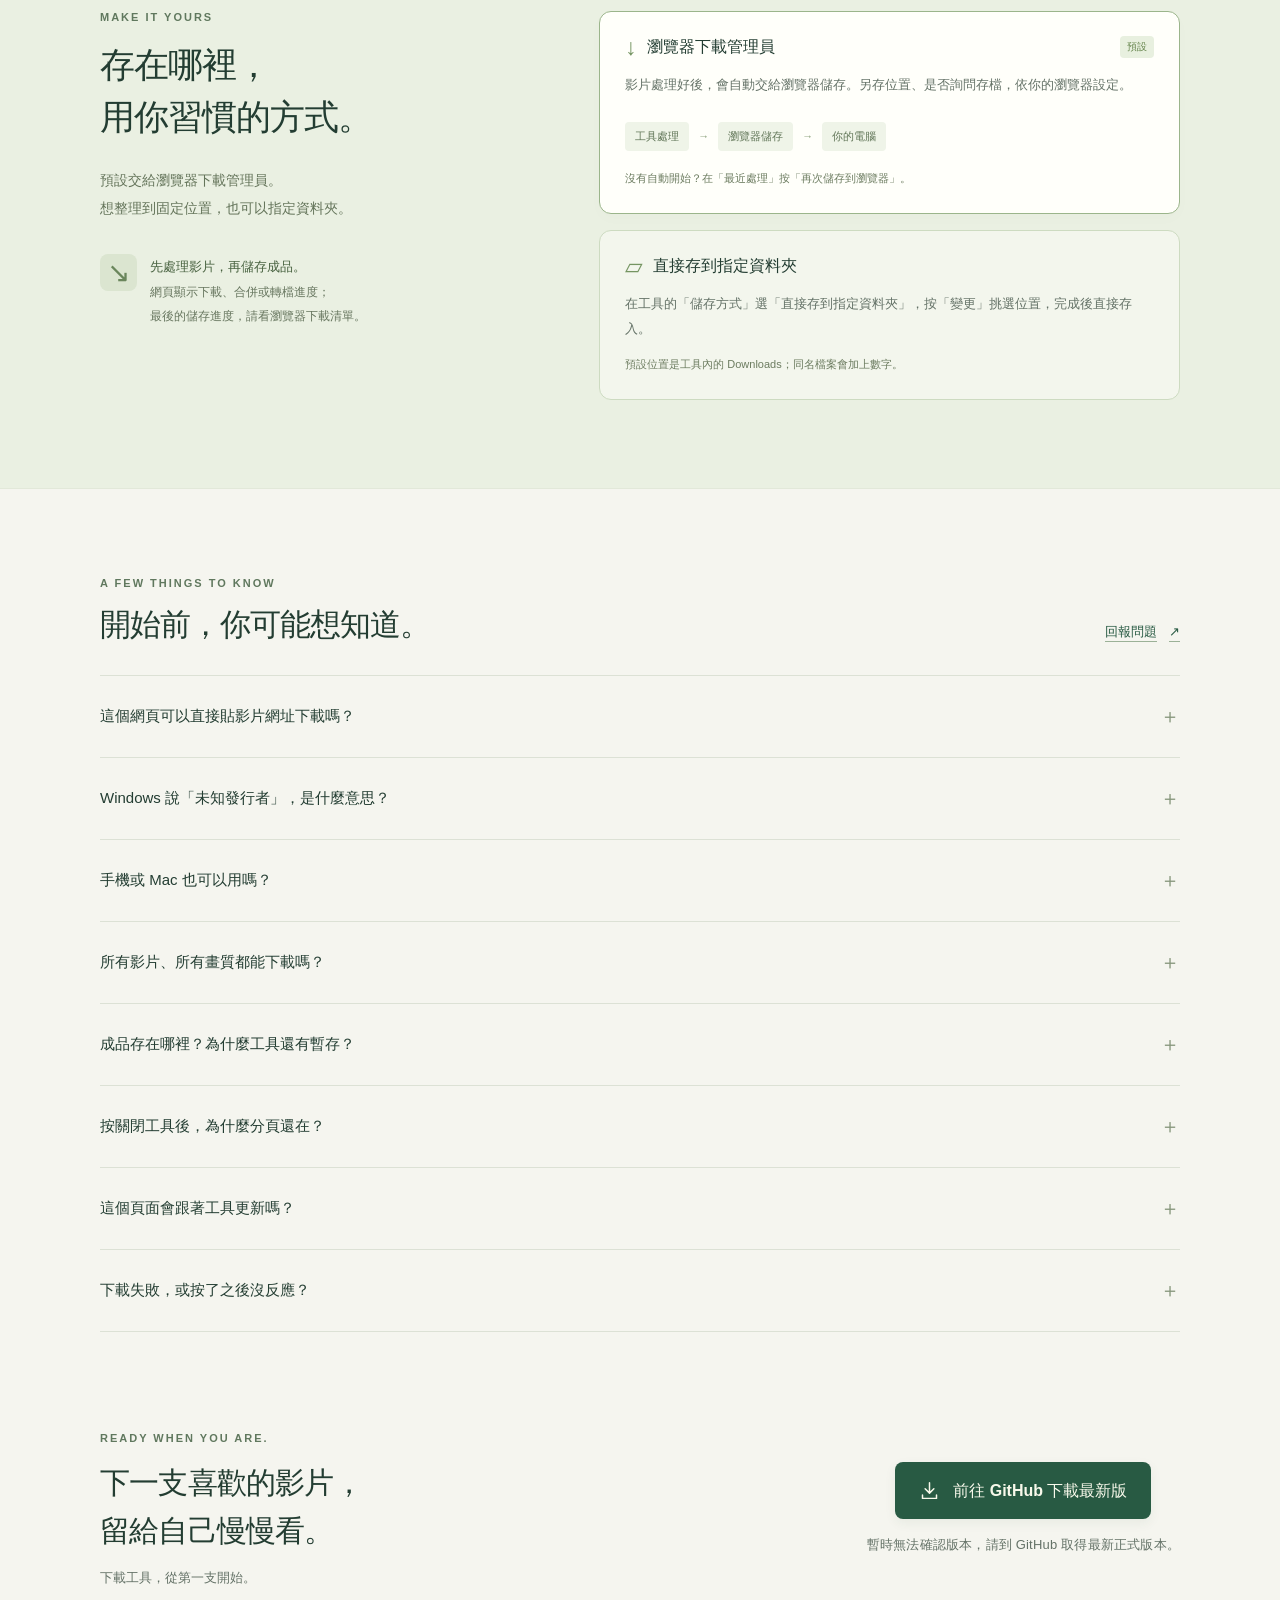
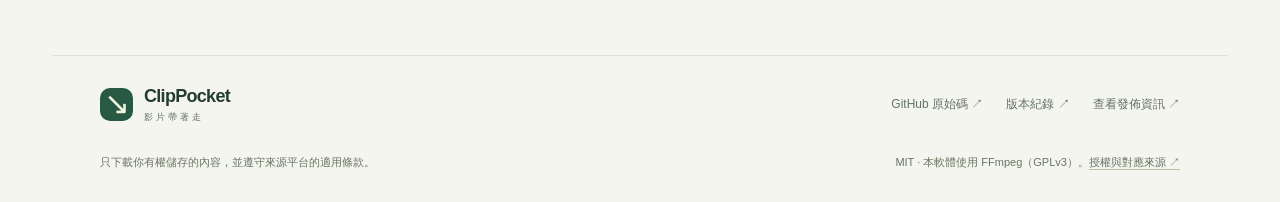
==== commit 982e6fca: "Improve readability and show clear shutdown state across tabs The backend stopped correctly, but the" ====
--- a/docs/index.html
+++ b/docs/index.html
@@ -80,7 +80,8 @@
         <details><summary>手機或 Mac 也可以用嗎？<span aria-hidden="true">＋</span></summary><div class="answer"><p>目前提供 Windows 64 位元版，適用 Windows 10 22H2／Windows 11。手機、macOS、Linux 及 Windows ARM 目前未提供對應下載包。</p></div></details>
         <details><summary>所有影片、所有畫質都能下載嗎？<span aria-hidden="true">＋</span></summary><div class="answer"><p>目前支援 YouTube、Facebook、Bilibili 的公開、免登入、非直播單支影片，不讀取帳號 Cookie。影片下架、地區或帳號限制，以及平台改版，都可能影響下載。</p><p>畫質選單依來源實際可取得的格式提供，不會放大影片；Bilibili 部分高畫質可能需要帳號權限。4K60 已實測三秒片段，完整 8K 媒體尚未實測。</p></div></details>
         <details><summary>成品存在哪裡？為什麼工具還有暫存？<span aria-hidden="true">＋</span></summary><div class="answer"><p>瀏覽器模式的存檔位置，請從瀏覽器下載清單查看。工具會保留處理好的暫存，方便再次儲存；暫存與瀏覽器存出的成品，會短暫占用兩份空間。</p><p><strong>請等瀏覽器完成儲存再關閉工具。</strong>關閉工具會清除此次暫存，已存好的成品不受影響。如果只關閉分頁，工具在沒有工作或檔案傳送時，閒置約三分鐘會退出。</p></div></details>
-        <details><summary>這個頁面會跟著工具更新嗎？<span aria-hidden="true">＋</span></summary><div class="answer"><p>每次開啟頁面，都會向 GitHub 查詢最新正式 Release，同步版本、檔案大小與 Windows 免安裝包連結。草稿與預覽版不會當作正式版顯示。</p><p>如果暫時無法取得版本資訊，按鈕會帶你到 GitHub 最新正式版本頁，讓你繼續取得下載。電腦上的工具可在關閉舊版後，另外下載並完整解壓新版來升級。</p></div></details>
+        <details><summary>按關閉工具後，為什麼分頁還在？<span aria-hidden="true">＋</span></summary><div class="answer"><p>按「關閉工具」會結束本機程式。v0.4.1 起會顯示清楚的關閉完成畫面；瀏覽器分頁可自行關閉，或按 Ctrl＋W。若開著其他工具分頁，也會顯示連線已結束。</p></div></details>
+        <details><summary>這個頁面會跟著工具更新嗎？<span aria-hidden="true">＋</span></summary><div class="answer"><p>每次開啟頁面，都會向 GitHub 查詢最新正式 Release，同步版本、檔案大小與 Windows 免安裝包連結。草稿與預覽版不會當作正式版顯示。</p><p>v0.4.0 起，開啟工具會自動檢查新版，按「一鍵更新」即可自動套用並重開，保留設定與已儲存影片。請先確認瀏覽器已存好成品，重開會清除暫存。v0.3.0 或更舊版需先手動下載新版一次。</p></div></details>
         <details><summary>下載失敗，或按了之後沒反應？<span aria-hidden="true">＋</span></summary><div class="answer"><p>先確認已完整解壓縮，並透過 <code>ClipPocket.exe</code> 開啟工具。若影片無法下載，可在工具內展開「查看處理紀錄」，或換一支公開、免登入的影片測試。</p><p>如果影片已處理好，但瀏覽器未自動儲存，按「再次儲存到瀏覽器」重試。仍有問題，可到 <a href="https://github.com/koviankevin/ClipPocket/issues">GitHub Issues</a> 提供版本、平台與錯誤訊息；請勿貼上 Cookie、權杖或私人資料。</p></div></details>
       </div>
     </section>
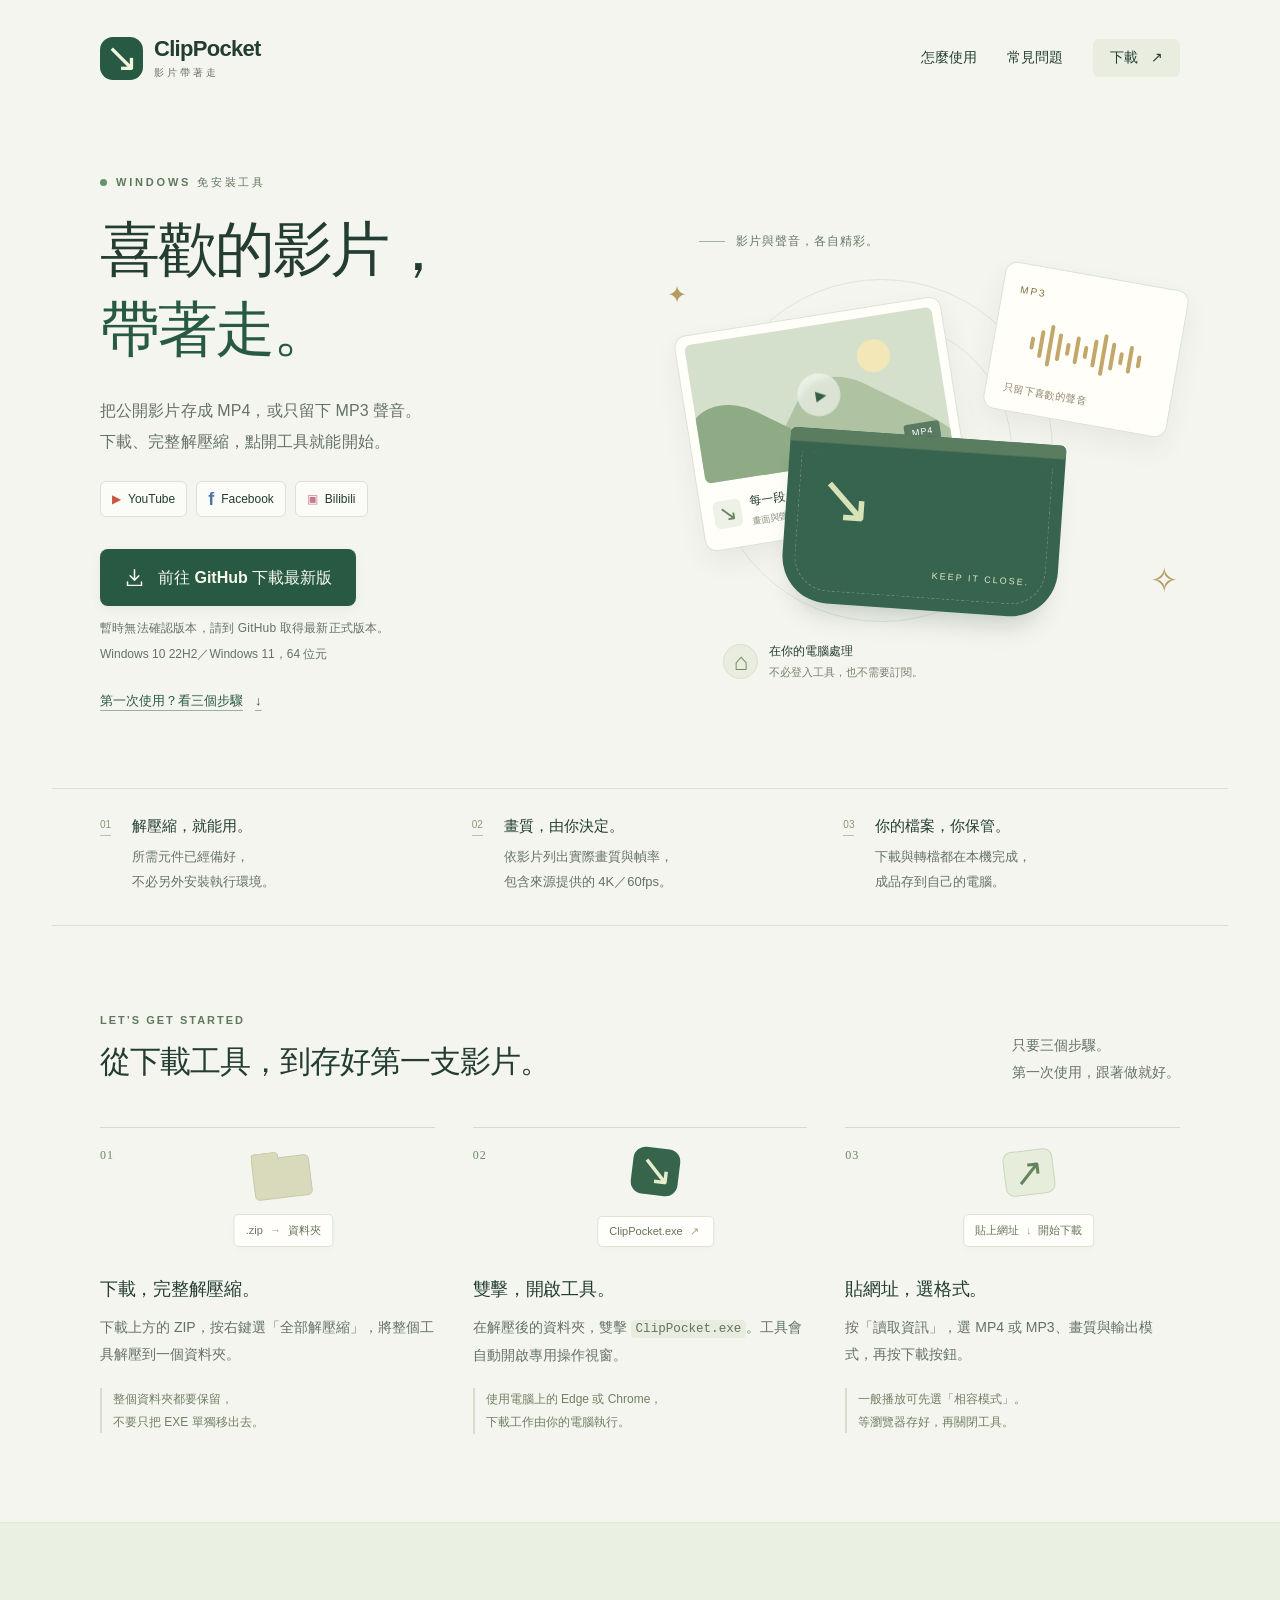
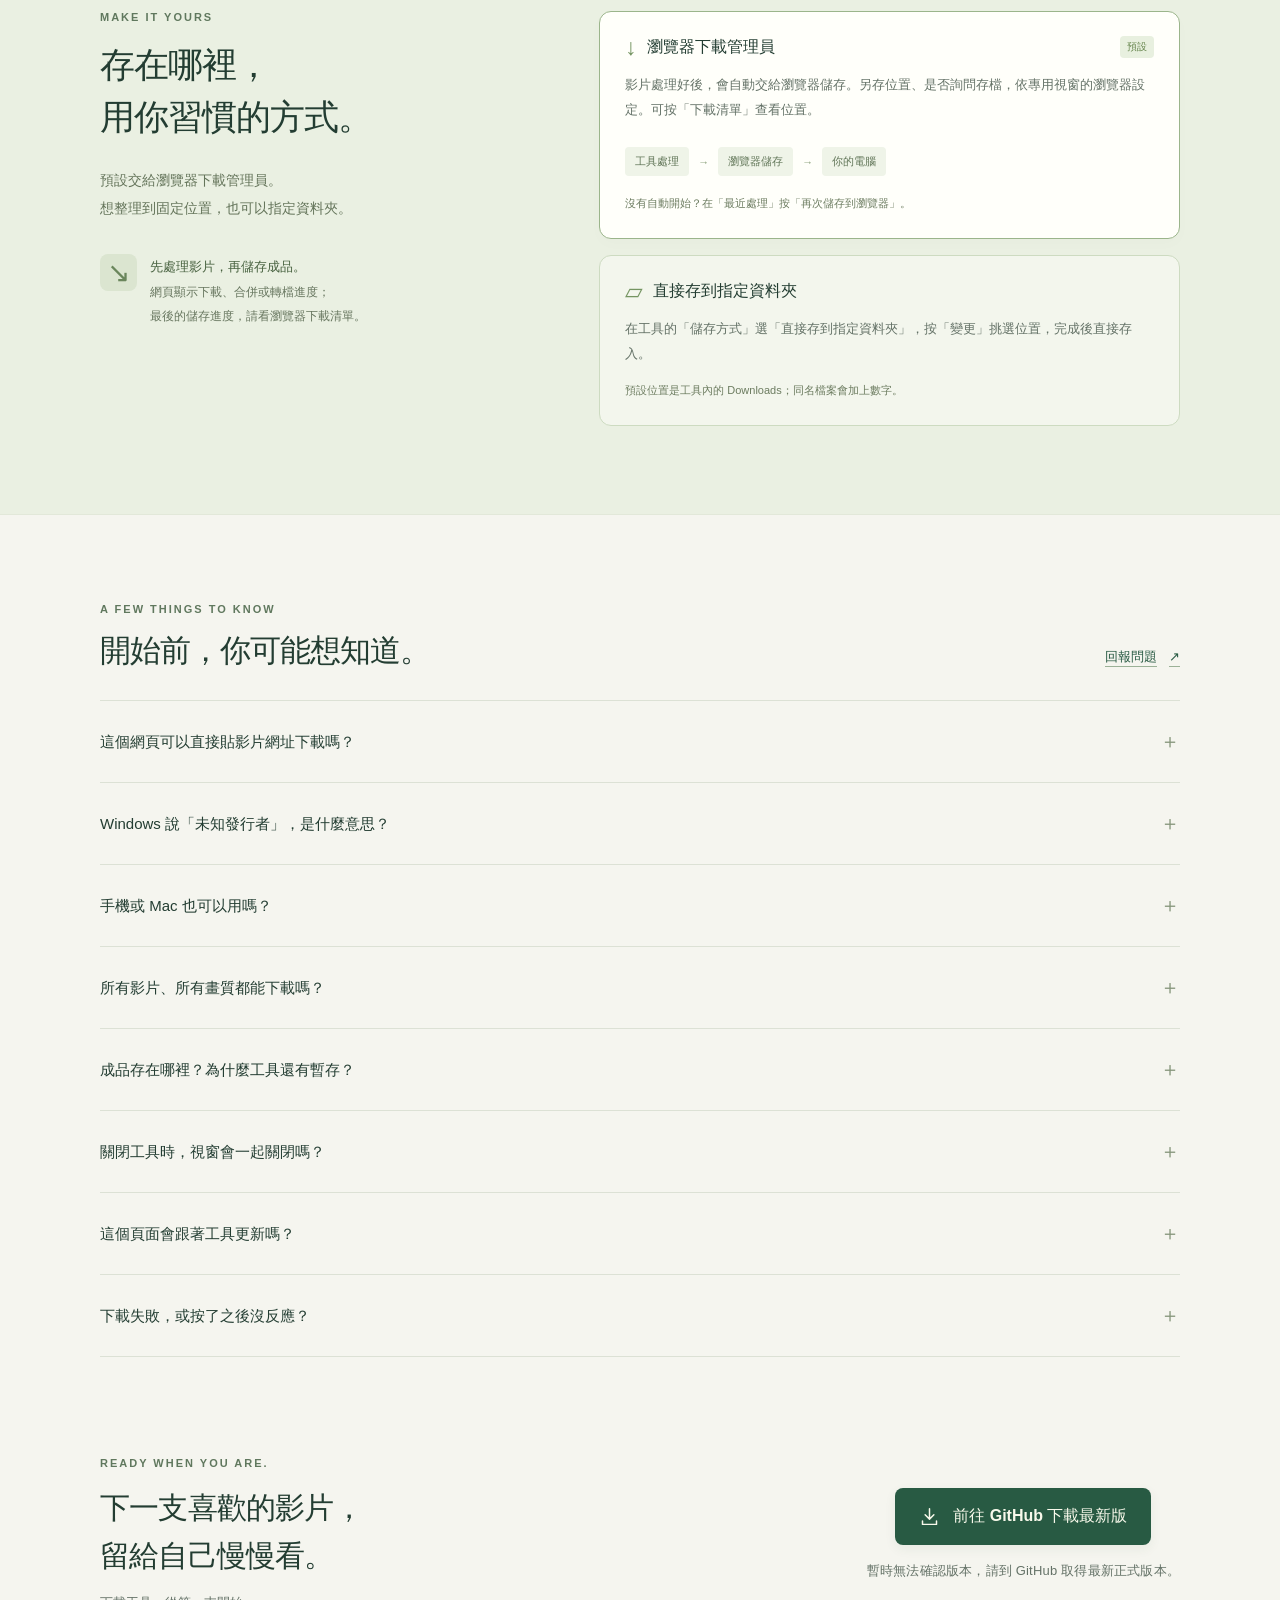
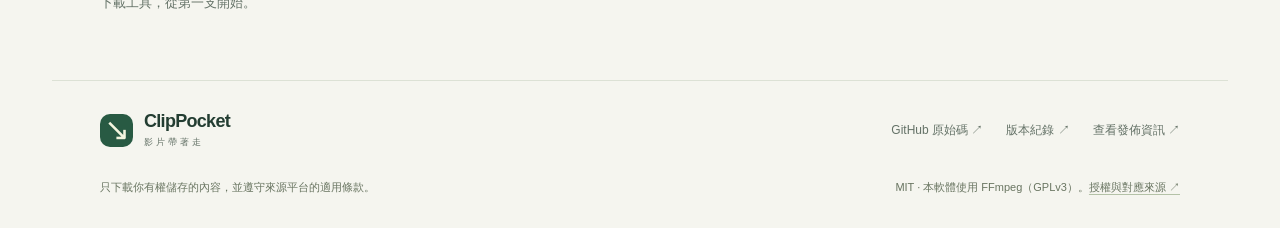
==== commit 6daeab74: "Manage a dedicated browser window for complete one-click shutdown Track the browser through its isol" ====
--- a/docs/index.html
+++ b/docs/index.html
@@ -57,7 +57,7 @@
       <div class="section-heading"><div><p class="eyebrow">LET’S GET STARTED</p><h2 id="how-title">從下載工具，<br class="mobile-break">到存好第一支影片。</h2></div><p>只要三個步驟。<br>第一次使用，跟著做就好。</p></div>
       <div class="steps">
         <article class="step"><div class="step-top"><span>01</span><div class="step-illustration folder-illustration" aria-hidden="true"><span class="folder-shape"></span><span class="file-chip">.zip <b>→</b> 資料夾</span></div></div><h3>下載，完整解壓縮。</h3><p>下載上方的 ZIP，按右鍵選「全部解壓縮」，將整個工具解壓到一個資料夾。</p><div class="step-note">整個資料夾都要保留，<br>不要只把 EXE 單獨移出去。</div></article>
-        <article class="step"><div class="step-top"><span>02</span><div class="step-illustration launch-illustration" aria-hidden="true"><span class="app-tile">↘</span><span class="file-chip">ClipPocket.exe <b>↗</b></span></div></div><h3>雙擊，開啟工具。</h3><p>在解壓後的資料夾，雙擊 <code>ClipPocket.exe</code>。工具會自動開啟瀏覽器操作畫面。</p><div class="step-note">看到瀏覽器畫面是正常的，<br>下載工作仍由你的電腦執行。</div></article>
+        <article class="step"><div class="step-top"><span>02</span><div class="step-illustration launch-illustration" aria-hidden="true"><span class="app-tile">↘</span><span class="file-chip">ClipPocket.exe <b>↗</b></span></div></div><h3>雙擊，開啟工具。</h3><p>在解壓後的資料夾，雙擊 <code>ClipPocket.exe</code>。工具會自動開啟專用操作視窗。</p><div class="step-note">使用電腦上的 Edge 或 Chrome，<br>下載工作由你的電腦執行。</div></article>
         <article class="step"><div class="step-top"><span>03</span><div class="step-illustration paste-illustration" aria-hidden="true"><span class="link-glyph">↗</span><span class="file-chip">貼上網址 <b>↓</b> 開始下載</span></div></div><h3>貼網址，選格式。</h3><p>按「讀取資訊」，選 MP4 或 MP3、畫質與輸出模式，再按下載按鈕。</p><div class="step-note">一般播放可先選「相容模式」。<br>等瀏覽器存好，再關閉工具。</div></article>
       </div>
     </section>
@@ -66,7 +66,7 @@
       <div class="wrap saving-layout">
         <div class="saving-intro"><p class="eyebrow">MAKE IT YOURS</p><h2 id="saving-title">存在哪裡，<br>用你習慣的方式。</h2><p>預設交給瀏覽器下載管理員。<br>想整理到固定位置，也可以指定資料夾。</p><div class="two-phases"><span class="phase-icon" aria-hidden="true">↘</span><p><strong>先處理影片，再儲存成品。</strong><br>網頁顯示下載、合併或轉檔進度；<br>最後的儲存進度，請看瀏覽器下載清單。</p></div></div>
         <div class="saving-options">
-          <article class="save-option recommended"><div class="save-title"><span class="save-icon" aria-hidden="true">↓</span><h3>瀏覽器下載管理員</h3><span class="badge">預設</span></div><p>影片處理好後，會自動交給瀏覽器儲存。另存位置、是否詢問存檔，依你的瀏覽器設定。</p><div class="save-flow"><span>工具處理</span><b aria-hidden="true">→</b><span>瀏覽器儲存</span><b aria-hidden="true">→</b><span>你的電腦</span></div><small>沒有自動開始？在「最近處理」按「再次儲存到瀏覽器」。</small></article>
+          <article class="save-option recommended"><div class="save-title"><span class="save-icon" aria-hidden="true">↓</span><h3>瀏覽器下載管理員</h3><span class="badge">預設</span></div><p>影片處理好後，會自動交給瀏覽器儲存。另存位置、是否詢問存檔，依專用視窗的瀏覽器設定。可按「下載清單」查看位置。</p><div class="save-flow"><span>工具處理</span><b aria-hidden="true">→</b><span>瀏覽器儲存</span><b aria-hidden="true">→</b><span>你的電腦</span></div><small>沒有自動開始？在「最近處理」按「再次儲存到瀏覽器」。</small></article>
           <article class="save-option"><div class="save-title"><span class="save-icon" aria-hidden="true">▱</span><h3>直接存到指定資料夾</h3></div><p>在工具的「儲存方式」選「直接存到指定資料夾」，按「變更」挑選位置，完成後直接存入。</p><small>預設位置是工具內的 Downloads；同名檔案會加上數字。</small></article>
         </div>
       </div>
@@ -79,8 +79,8 @@
         <details><summary>Windows 說「未知發行者」，是什麼意思？<span aria-hidden="true">＋</span></summary><div class="answer"><p>目前版本尚未做程式碼簽章，因此 Windows 可能顯示未知發行者。請確認下載來源是本專案的 <a data-release-link href="https://github.com/koviankevin/ClipPocket/releases/latest">GitHub Release</a>，再依自己的安全判斷決定是否執行。原始碼、隨附元件與校驗碼都公開提供。</p></div></details>
         <details><summary>手機或 Mac 也可以用嗎？<span aria-hidden="true">＋</span></summary><div class="answer"><p>目前提供 Windows 64 位元版，適用 Windows 10 22H2／Windows 11。手機、macOS、Linux 及 Windows ARM 目前未提供對應下載包。</p></div></details>
         <details><summary>所有影片、所有畫質都能下載嗎？<span aria-hidden="true">＋</span></summary><div class="answer"><p>目前支援 YouTube、Facebook、Bilibili 的公開、免登入、非直播單支影片，不讀取帳號 Cookie。影片下架、地區或帳號限制，以及平台改版，都可能影響下載。</p><p>畫質選單依來源實際可取得的格式提供，不會放大影片；Bilibili 部分高畫質可能需要帳號權限。4K60 已實測三秒片段，完整 8K 媒體尚未實測。</p></div></details>
-        <details><summary>成品存在哪裡？為什麼工具還有暫存？<span aria-hidden="true">＋</span></summary><div class="answer"><p>瀏覽器模式的存檔位置，請從瀏覽器下載清單查看。工具會保留處理好的暫存，方便再次儲存；暫存與瀏覽器存出的成品，會短暫占用兩份空間。</p><p><strong>請等瀏覽器完成儲存再關閉工具。</strong>關閉工具會清除此次暫存，已存好的成品不受影響。如果只關閉分頁，工具在沒有工作或檔案傳送時，閒置約三分鐘會退出。</p></div></details>
-        <details><summary>按關閉工具後，為什麼分頁還在？<span aria-hidden="true">＋</span></summary><div class="answer"><p>按「關閉工具」會結束本機程式。v0.4.1 起會顯示清楚的關閉完成畫面；瀏覽器分頁可自行關閉，或按 Ctrl＋W。若開著其他工具分頁，也會顯示連線已結束。</p></div></details>
+        <details><summary>成品存在哪裡？為什麼工具還有暫存？<span aria-hidden="true">＋</span></summary><div class="answer"><p>瀏覽器模式的存檔位置，請從瀏覽器下載清單查看。工具會保留處理好的暫存，方便再次儲存；暫存與瀏覽器存出的成品，會短暫占用兩份空間。</p><p><strong>請等瀏覽器完成儲存再關閉工具。</strong>關閉工具會清除此次暫存，已存好的成品不受影響。關閉專用工具視窗也會結束本機程式；傳送結束後才清理暫存。</p></div></details>
+        <details><summary>關閉工具時，視窗會一起關閉嗎？<span aria-hidden="true">＋</span></summary><div class="answer"><p>會。v0.5.0 起使用獨立的專用視窗，按「關閉工具」會一併關閉工具視窗、專用下載清單及本機程式，不需再按 Ctrl＋W。其他個人瀏覽器視窗不受影響。請等檔案儲存完成再關閉；舊版可按「一鍵更新」取得新版。</p></div></details>
         <details><summary>這個頁面會跟著工具更新嗎？<span aria-hidden="true">＋</span></summary><div class="answer"><p>每次開啟頁面，都會向 GitHub 查詢最新正式 Release，同步版本、檔案大小與 Windows 免安裝包連結。草稿與預覽版不會當作正式版顯示。</p><p>v0.4.0 起，開啟工具會自動檢查新版，按「一鍵更新」即可自動套用並重開，保留設定與已儲存影片。請先確認瀏覽器已存好成品，重開會清除暫存。v0.3.0 或更舊版需先手動下載新版一次。</p></div></details>
         <details><summary>下載失敗，或按了之後沒反應？<span aria-hidden="true">＋</span></summary><div class="answer"><p>先確認已完整解壓縮，並透過 <code>ClipPocket.exe</code> 開啟工具。若影片無法下載，可在工具內展開「查看處理紀錄」，或換一支公開、免登入的影片測試。</p><p>如果影片已處理好，但瀏覽器未自動儲存，按「再次儲存到瀏覽器」重試。仍有問題，可到 <a href="https://github.com/koviankevin/ClipPocket/issues">GitHub Issues</a> 提供版本、平台與錯誤訊息；請勿貼上 Cookie、權杖或私人資料。</p></div></details>
       </div>
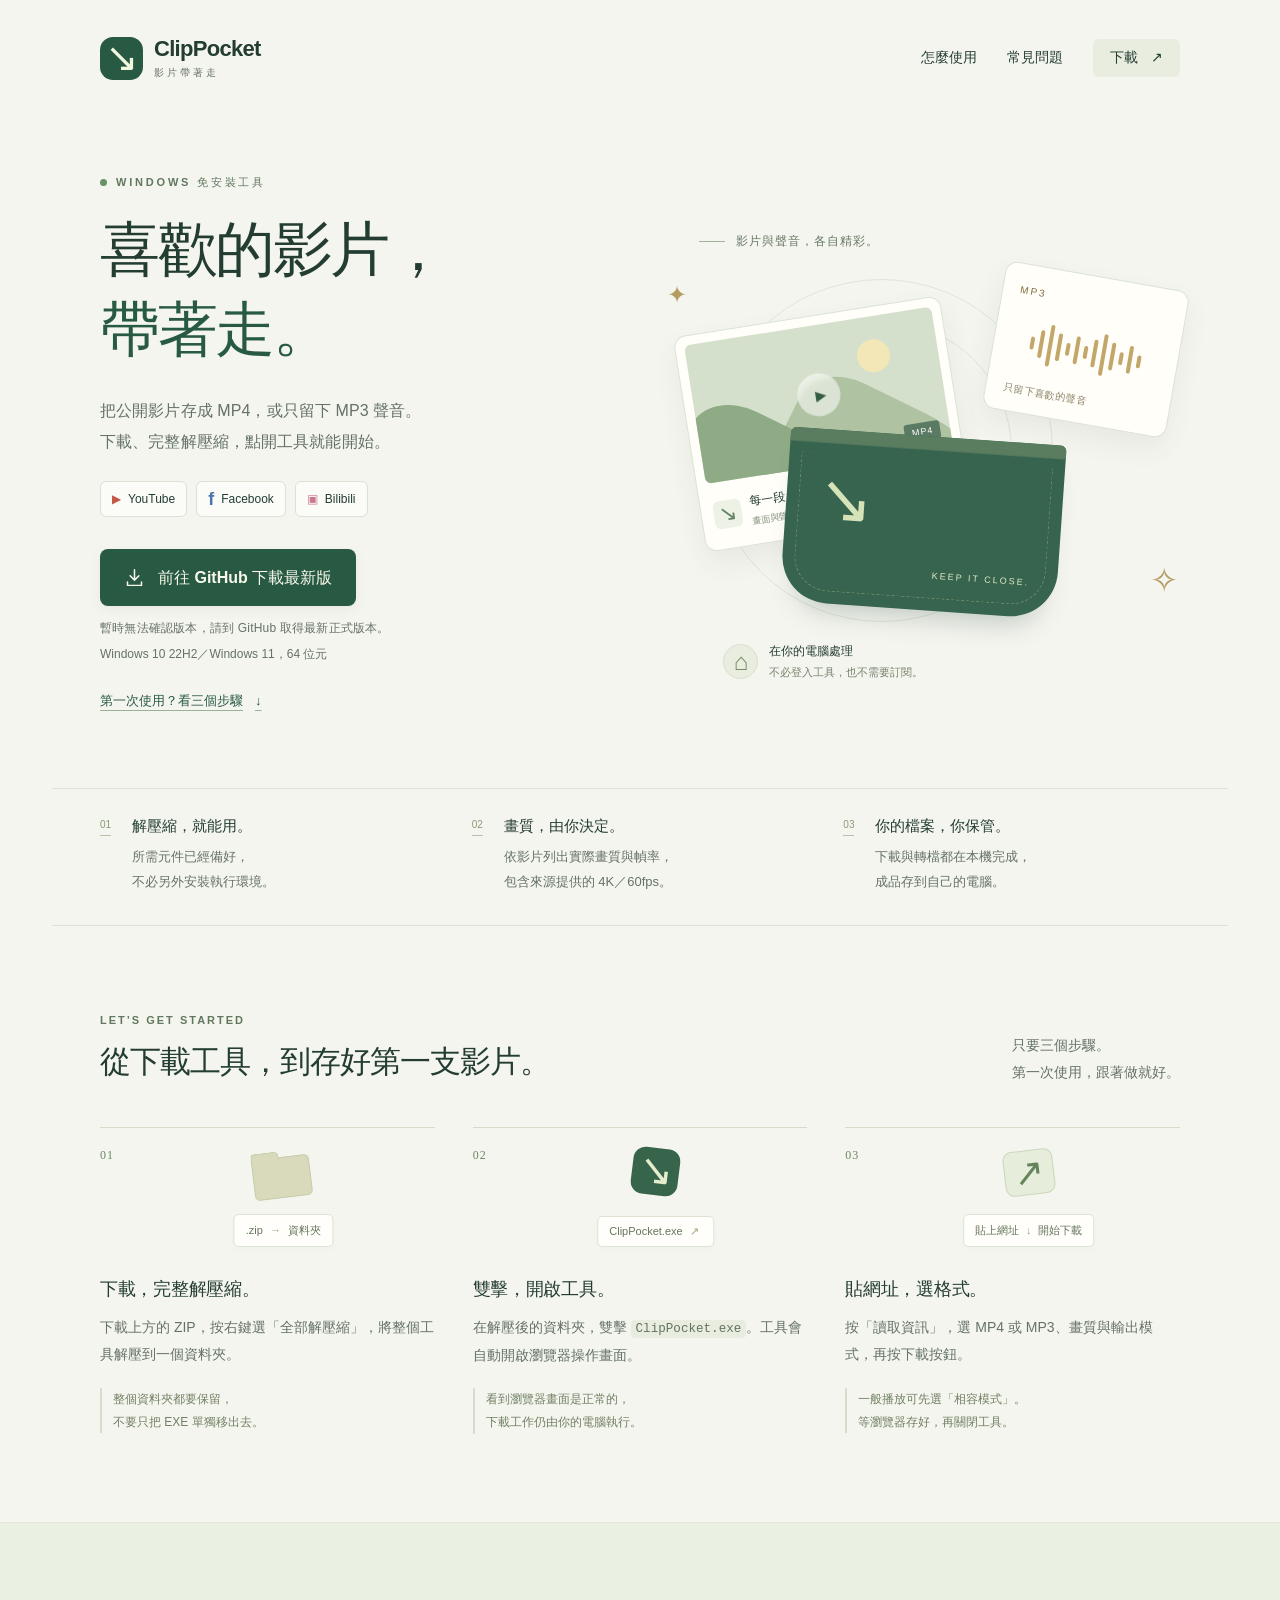
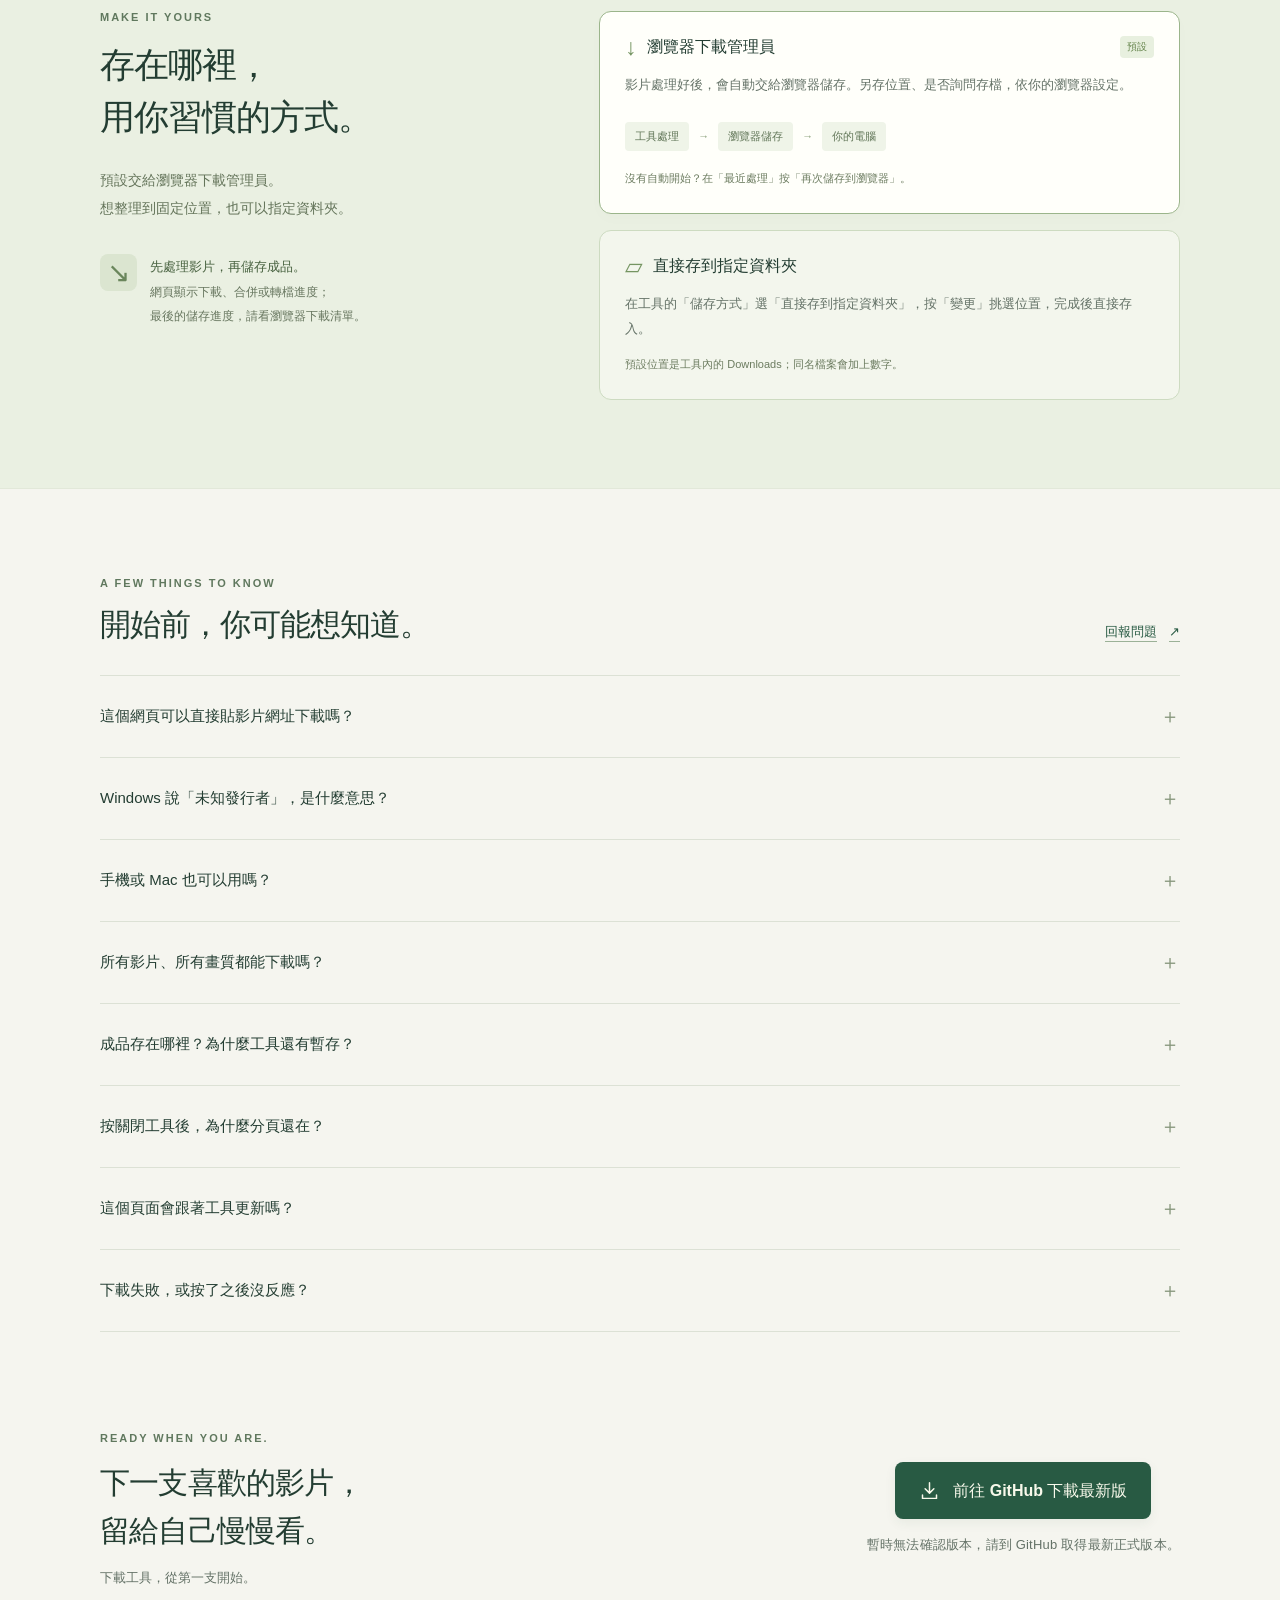
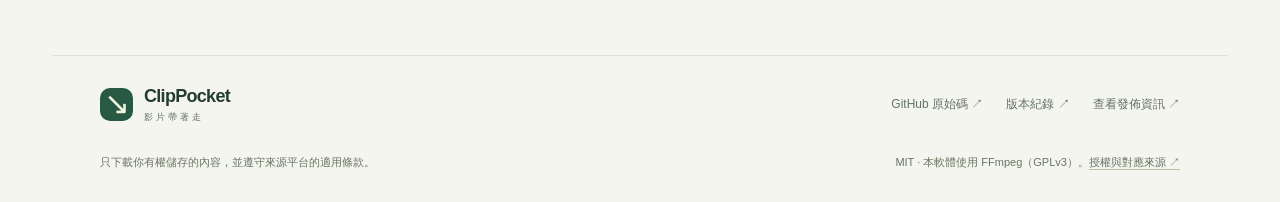
==== commit 8ef530d1: "Restore default browser downloads and ordinary tool tabs Use the Windows default browser again so do" ====
--- a/docs/index.html
+++ b/docs/index.html
@@ -57,7 +57,7 @@
       <div class="section-heading"><div><p class="eyebrow">LET’S GET STARTED</p><h2 id="how-title">從下載工具，<br class="mobile-break">到存好第一支影片。</h2></div><p>只要三個步驟。<br>第一次使用，跟著做就好。</p></div>
       <div class="steps">
         <article class="step"><div class="step-top"><span>01</span><div class="step-illustration folder-illustration" aria-hidden="true"><span class="folder-shape"></span><span class="file-chip">.zip <b>→</b> 資料夾</span></div></div><h3>下載，完整解壓縮。</h3><p>下載上方的 ZIP，按右鍵選「全部解壓縮」，將整個工具解壓到一個資料夾。</p><div class="step-note">整個資料夾都要保留，<br>不要只把 EXE 單獨移出去。</div></article>
-        <article class="step"><div class="step-top"><span>02</span><div class="step-illustration launch-illustration" aria-hidden="true"><span class="app-tile">↘</span><span class="file-chip">ClipPocket.exe <b>↗</b></span></div></div><h3>雙擊，開啟工具。</h3><p>在解壓後的資料夾，雙擊 <code>ClipPocket.exe</code>。工具會自動開啟專用操作視窗。</p><div class="step-note">使用電腦上的 Edge 或 Chrome，<br>下載工作由你的電腦執行。</div></article>
+        <article class="step"><div class="step-top"><span>02</span><div class="step-illustration launch-illustration" aria-hidden="true"><span class="app-tile">↘</span><span class="file-chip">ClipPocket.exe <b>↗</b></span></div></div><h3>雙擊，開啟工具。</h3><p>在解壓後的資料夾，雙擊 <code>ClipPocket.exe</code>。工具會自動開啟瀏覽器操作畫面。</p><div class="step-note">看到瀏覽器畫面是正常的，<br>下載工作仍由你的電腦執行。</div></article>
         <article class="step"><div class="step-top"><span>03</span><div class="step-illustration paste-illustration" aria-hidden="true"><span class="link-glyph">↗</span><span class="file-chip">貼上網址 <b>↓</b> 開始下載</span></div></div><h3>貼網址，選格式。</h3><p>按「讀取資訊」，選 MP4 或 MP3、畫質與輸出模式，再按下載按鈕。</p><div class="step-note">一般播放可先選「相容模式」。<br>等瀏覽器存好，再關閉工具。</div></article>
       </div>
     </section>
@@ -66,7 +66,7 @@
       <div class="wrap saving-layout">
         <div class="saving-intro"><p class="eyebrow">MAKE IT YOURS</p><h2 id="saving-title">存在哪裡，<br>用你習慣的方式。</h2><p>預設交給瀏覽器下載管理員。<br>想整理到固定位置，也可以指定資料夾。</p><div class="two-phases"><span class="phase-icon" aria-hidden="true">↘</span><p><strong>先處理影片，再儲存成品。</strong><br>網頁顯示下載、合併或轉檔進度；<br>最後的儲存進度，請看瀏覽器下載清單。</p></div></div>
         <div class="saving-options">
-          <article class="save-option recommended"><div class="save-title"><span class="save-icon" aria-hidden="true">↓</span><h3>瀏覽器下載管理員</h3><span class="badge">預設</span></div><p>影片處理好後，會自動交給瀏覽器儲存。另存位置、是否詢問存檔，依專用視窗的瀏覽器設定。可按「下載清單」查看位置。</p><div class="save-flow"><span>工具處理</span><b aria-hidden="true">→</b><span>瀏覽器儲存</span><b aria-hidden="true">→</b><span>你的電腦</span></div><small>沒有自動開始？在「最近處理」按「再次儲存到瀏覽器」。</small></article>
+          <article class="save-option recommended"><div class="save-title"><span class="save-icon" aria-hidden="true">↓</span><h3>瀏覽器下載管理員</h3><span class="badge">預設</span></div><p>影片處理好後，會自動交給瀏覽器儲存。另存位置、是否詢問存檔，依你的瀏覽器設定。</p><div class="save-flow"><span>工具處理</span><b aria-hidden="true">→</b><span>瀏覽器儲存</span><b aria-hidden="true">→</b><span>你的電腦</span></div><small>沒有自動開始？在「最近處理」按「再次儲存到瀏覽器」。</small></article>
           <article class="save-option"><div class="save-title"><span class="save-icon" aria-hidden="true">▱</span><h3>直接存到指定資料夾</h3></div><p>在工具的「儲存方式」選「直接存到指定資料夾」，按「變更」挑選位置，完成後直接存入。</p><small>預設位置是工具內的 Downloads；同名檔案會加上數字。</small></article>
         </div>
       </div>
@@ -79,8 +79,8 @@
         <details><summary>Windows 說「未知發行者」，是什麼意思？<span aria-hidden="true">＋</span></summary><div class="answer"><p>目前版本尚未做程式碼簽章，因此 Windows 可能顯示未知發行者。請確認下載來源是本專案的 <a data-release-link href="https://github.com/koviankevin/ClipPocket/releases/latest">GitHub Release</a>，再依自己的安全判斷決定是否執行。原始碼、隨附元件與校驗碼都公開提供。</p></div></details>
         <details><summary>手機或 Mac 也可以用嗎？<span aria-hidden="true">＋</span></summary><div class="answer"><p>目前提供 Windows 64 位元版，適用 Windows 10 22H2／Windows 11。手機、macOS、Linux 及 Windows ARM 目前未提供對應下載包。</p></div></details>
         <details><summary>所有影片、所有畫質都能下載嗎？<span aria-hidden="true">＋</span></summary><div class="answer"><p>目前支援 YouTube、Facebook、Bilibili 的公開、免登入、非直播單支影片，不讀取帳號 Cookie。影片下架、地區或帳號限制，以及平台改版，都可能影響下載。</p><p>畫質選單依來源實際可取得的格式提供，不會放大影片；Bilibili 部分高畫質可能需要帳號權限。4K60 已實測三秒片段，完整 8K 媒體尚未實測。</p></div></details>
-        <details><summary>成品存在哪裡？為什麼工具還有暫存？<span aria-hidden="true">＋</span></summary><div class="answer"><p>瀏覽器模式的存檔位置，請從瀏覽器下載清單查看。工具會保留處理好的暫存，方便再次儲存；暫存與瀏覽器存出的成品，會短暫占用兩份空間。</p><p><strong>請等瀏覽器完成儲存再關閉工具。</strong>關閉工具會清除此次暫存，已存好的成品不受影響。關閉專用工具視窗也會結束本機程式；傳送結束後才清理暫存。</p></div></details>
-        <details><summary>關閉工具時，視窗會一起關閉嗎？<span aria-hidden="true">＋</span></summary><div class="answer"><p>會。v0.5.0 起使用獨立的專用視窗，按「關閉工具」會一併關閉工具視窗、專用下載清單及本機程式，不需再按 Ctrl＋W。其他個人瀏覽器視窗不受影響。請等檔案儲存完成再關閉；舊版可按「一鍵更新」取得新版。</p></div></details>
+        <details><summary>成品存在哪裡？為什麼工具還有暫存？<span aria-hidden="true">＋</span></summary><div class="answer"><p>瀏覽器模式的存檔位置，請從瀏覽器下載清單查看。工具會保留處理好的暫存，方便再次儲存；暫存與瀏覽器存出的成品，會短暫占用兩份空間。</p><p><strong>請等瀏覽器完成儲存再關閉工具。</strong>關閉工具會清除此次暫存，已存好的成品不受影響。如果只關閉分頁，工具在沒有工作或檔案傳送時，閒置約三分鐘會退出。</p></div></details>
+        <details><summary>按關閉工具後，為什麼分頁還在？<span aria-hidden="true">＋</span></summary><div class="answer"><p>v0.5.1 已恢復使用 Windows 預設瀏覽器，下載紀錄與位置依該瀏覽器設定。按「關閉工具」會停止本機程式並嘗試關閉工具分頁；若瀏覽器不允許，會顯示完成畫面，分頁可自行關閉。其他分頁不受影響。</p></div></details>
         <details><summary>這個頁面會跟著工具更新嗎？<span aria-hidden="true">＋</span></summary><div class="answer"><p>每次開啟頁面，都會向 GitHub 查詢最新正式 Release，同步版本、檔案大小與 Windows 免安裝包連結。草稿與預覽版不會當作正式版顯示。</p><p>v0.4.0 起，開啟工具會自動檢查新版，按「一鍵更新」即可自動套用並重開，保留設定與已儲存影片。請先確認瀏覽器已存好成品，重開會清除暫存。v0.3.0 或更舊版需先手動下載新版一次。</p></div></details>
         <details><summary>下載失敗，或按了之後沒反應？<span aria-hidden="true">＋</span></summary><div class="answer"><p>先確認已完整解壓縮，並透過 <code>ClipPocket.exe</code> 開啟工具。若影片無法下載，可在工具內展開「查看處理紀錄」，或換一支公開、免登入的影片測試。</p><p>如果影片已處理好，但瀏覽器未自動儲存，按「再次儲存到瀏覽器」重試。仍有問題，可到 <a href="https://github.com/koviankevin/ClipPocket/issues">GitHub Issues</a> 提供版本、平台與錯誤訊息；請勿貼上 Cookie、權杖或私人資料。</p></div></details>
       </div>
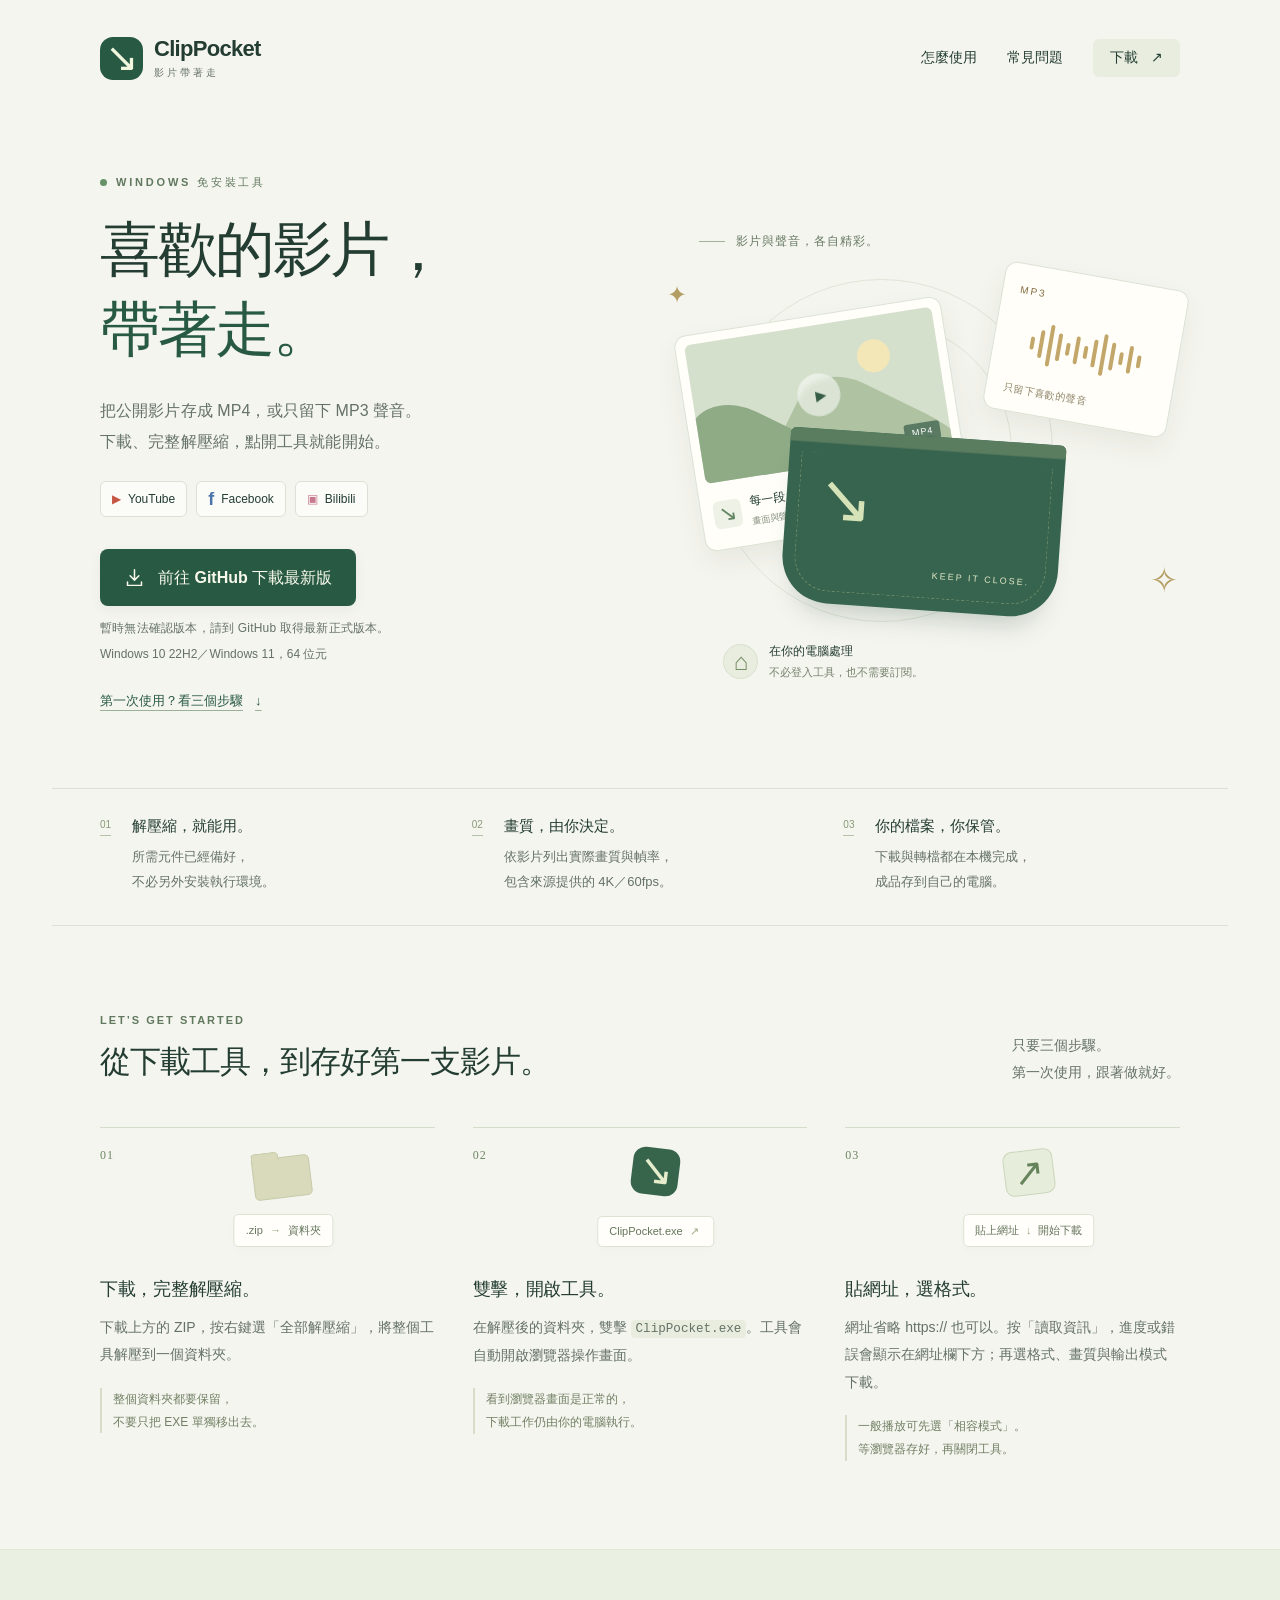
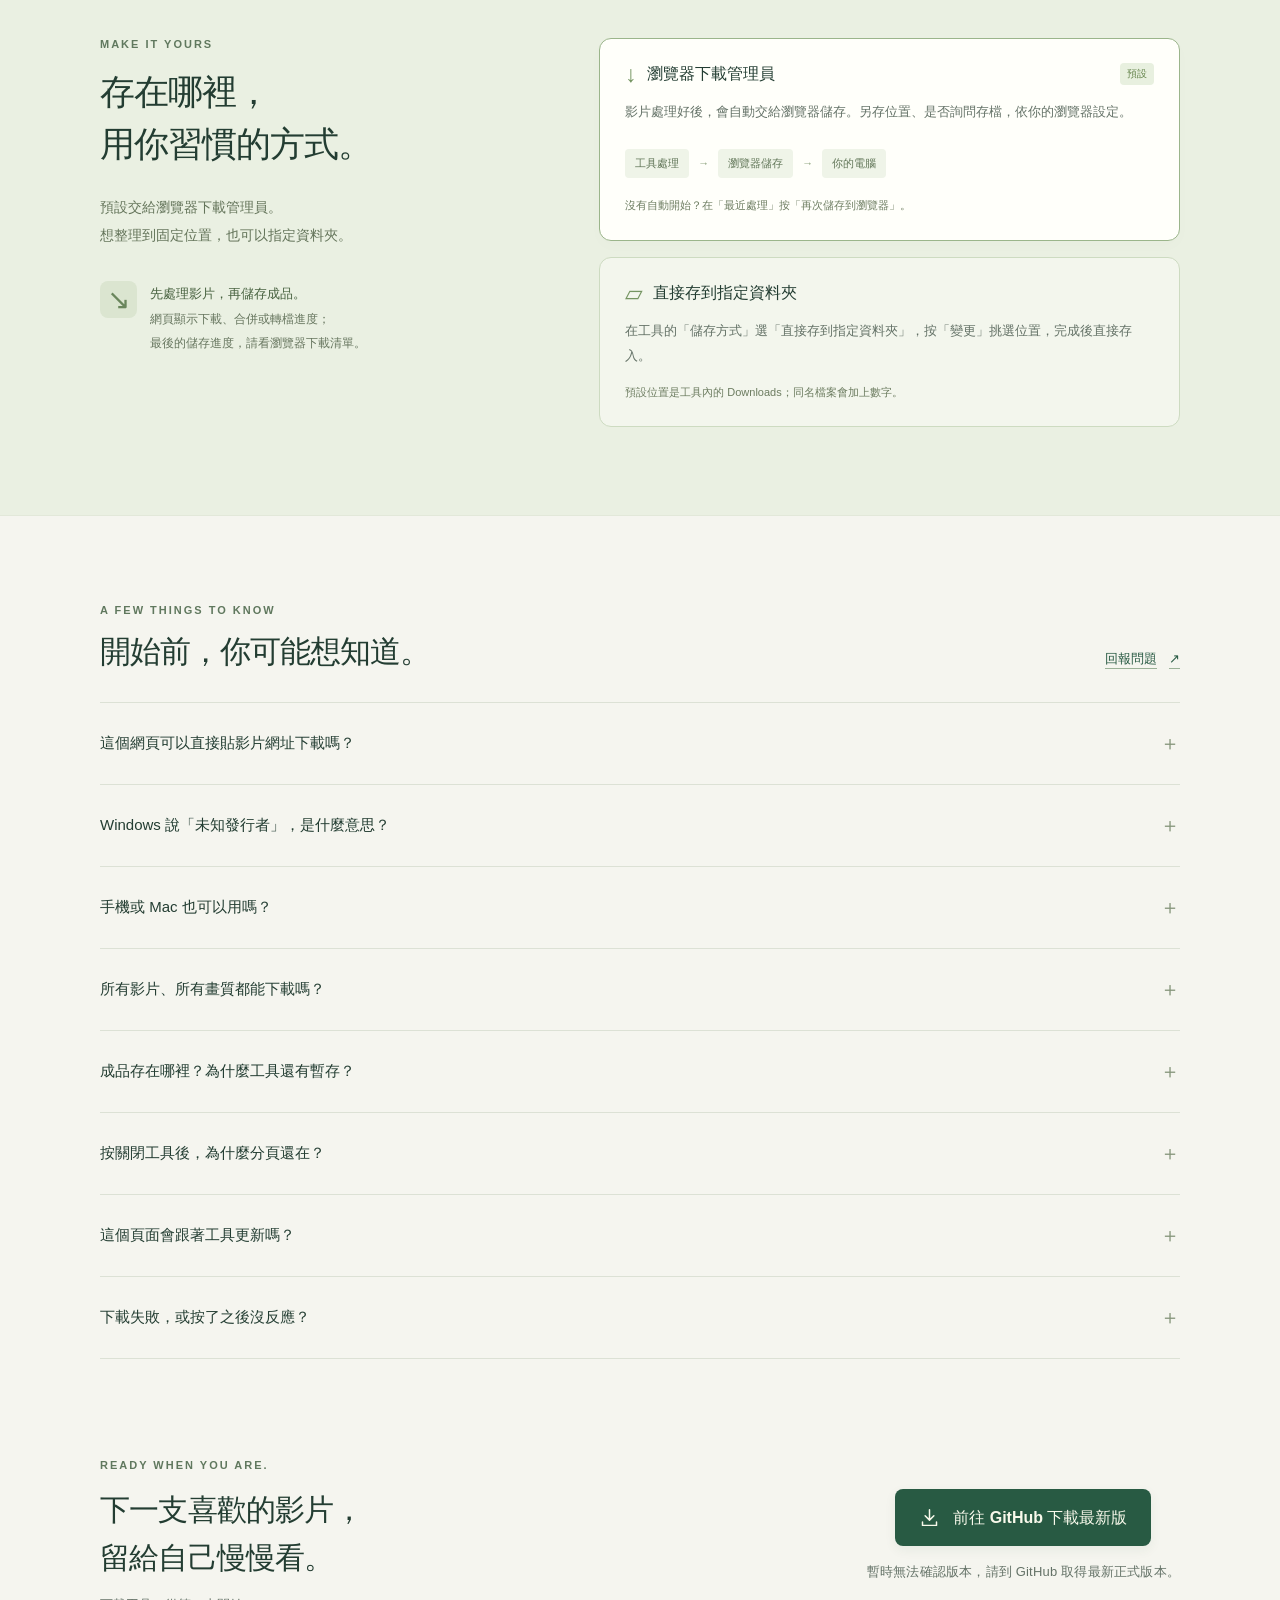
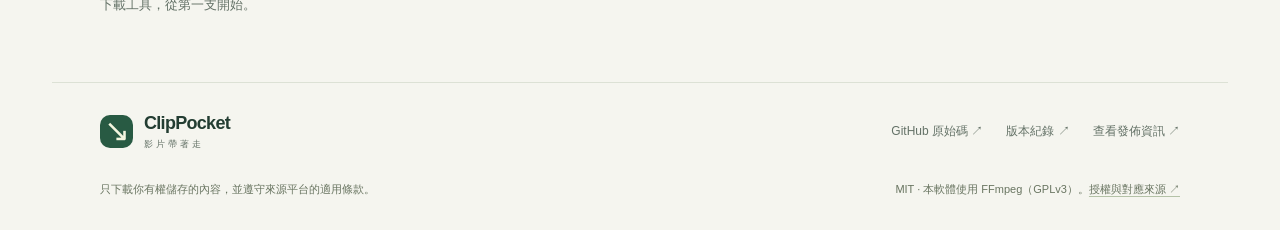
==== commit 7db046c0: "Normalize pasted video URLs and show analysis feedback at the input Missing HTTPS prefixes were reje" ====
--- a/docs/index.html
+++ b/docs/index.html
@@ -58,7 +58,7 @@
       <div class="steps">
         <article class="step"><div class="step-top"><span>01</span><div class="step-illustration folder-illustration" aria-hidden="true"><span class="folder-shape"></span><span class="file-chip">.zip <b>→</b> 資料夾</span></div></div><h3>下載，完整解壓縮。</h3><p>下載上方的 ZIP，按右鍵選「全部解壓縮」，將整個工具解壓到一個資料夾。</p><div class="step-note">整個資料夾都要保留，<br>不要只把 EXE 單獨移出去。</div></article>
         <article class="step"><div class="step-top"><span>02</span><div class="step-illustration launch-illustration" aria-hidden="true"><span class="app-tile">↘</span><span class="file-chip">ClipPocket.exe <b>↗</b></span></div></div><h3>雙擊，開啟工具。</h3><p>在解壓後的資料夾，雙擊 <code>ClipPocket.exe</code>。工具會自動開啟瀏覽器操作畫面。</p><div class="step-note">看到瀏覽器畫面是正常的，<br>下載工作仍由你的電腦執行。</div></article>
-        <article class="step"><div class="step-top"><span>03</span><div class="step-illustration paste-illustration" aria-hidden="true"><span class="link-glyph">↗</span><span class="file-chip">貼上網址 <b>↓</b> 開始下載</span></div></div><h3>貼網址，選格式。</h3><p>按「讀取資訊」，選 MP4 或 MP3、畫質與輸出模式，再按下載按鈕。</p><div class="step-note">一般播放可先選「相容模式」。<br>等瀏覽器存好，再關閉工具。</div></article>
+        <article class="step"><div class="step-top"><span>03</span><div class="step-illustration paste-illustration" aria-hidden="true"><span class="link-glyph">↗</span><span class="file-chip">貼上網址 <b>↓</b> 開始下載</span></div></div><h3>貼網址，選格式。</h3><p>網址省略 https:// 也可以。按「讀取資訊」，進度或錯誤會顯示在網址欄下方；再選格式、畫質與輸出模式下載。</p><div class="step-note">一般播放可先選「相容模式」。<br>等瀏覽器存好，再關閉工具。</div></article>
       </div>
     </section>
 
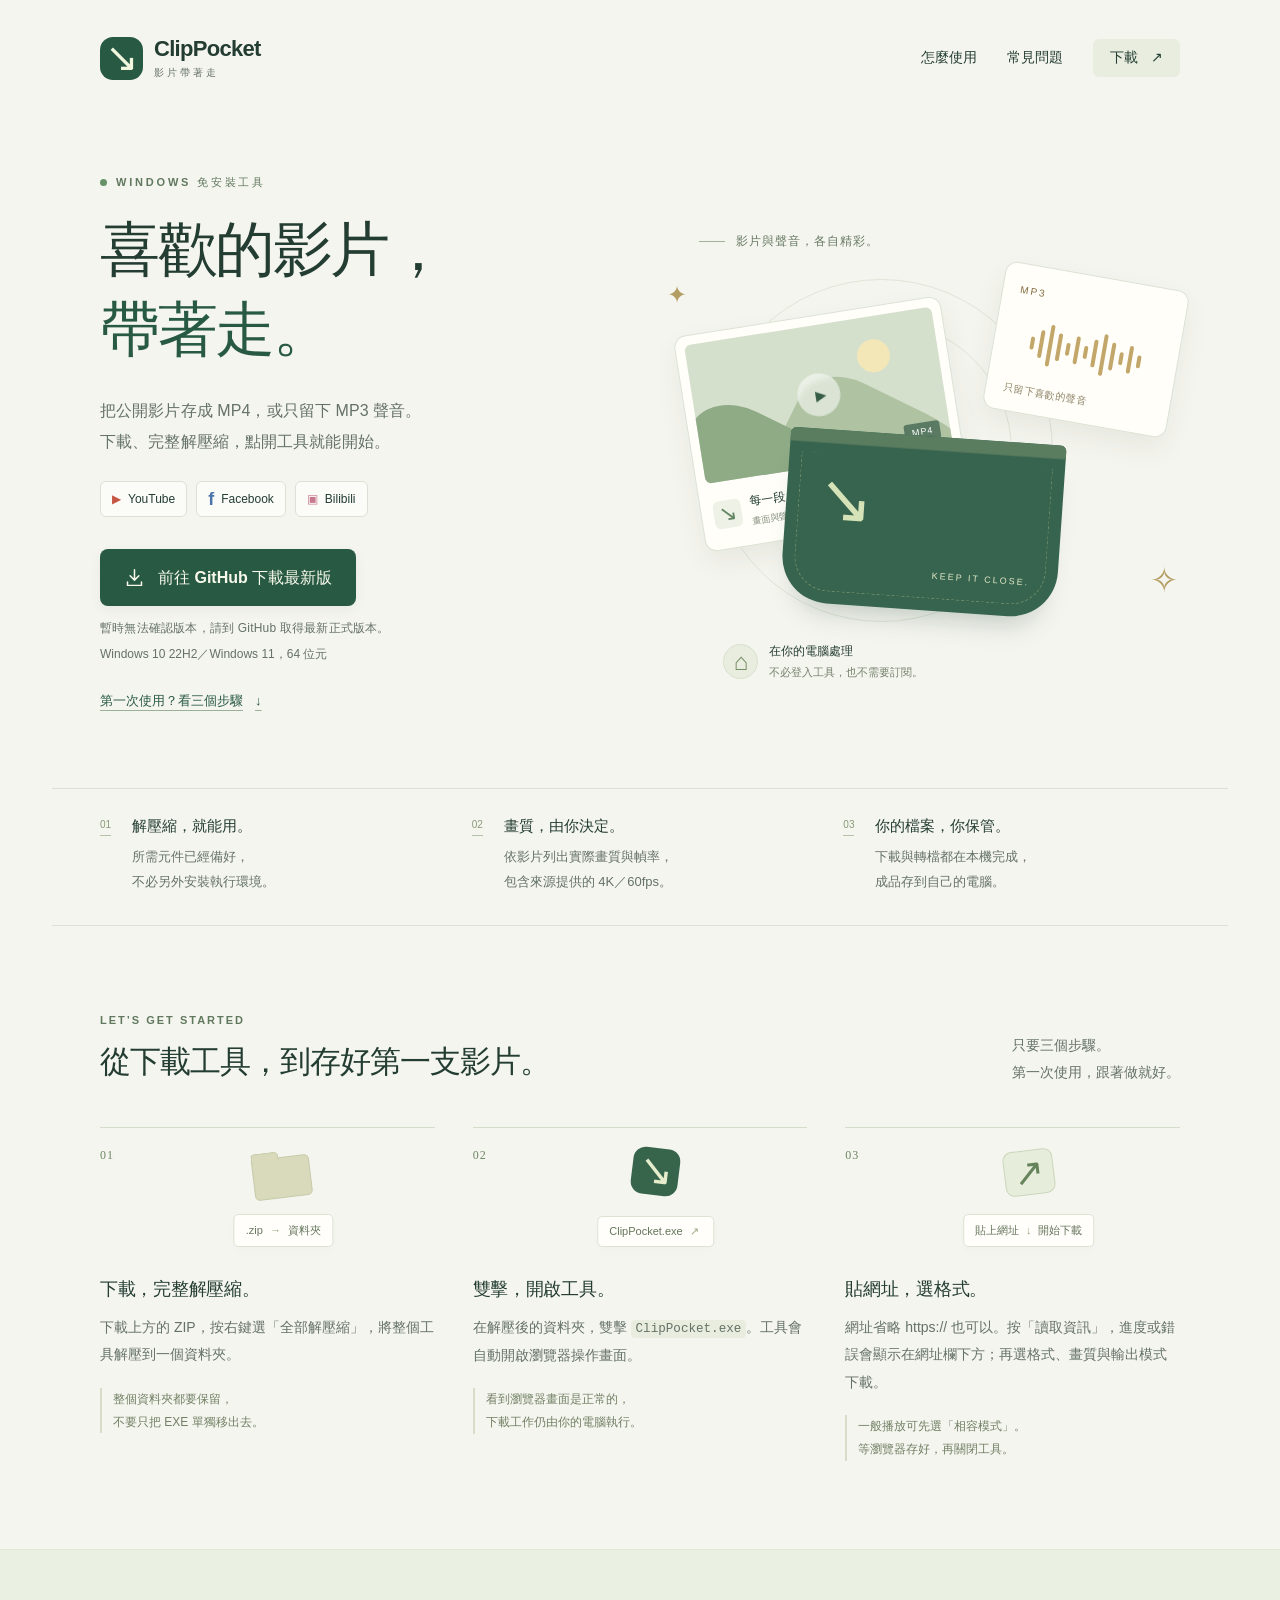
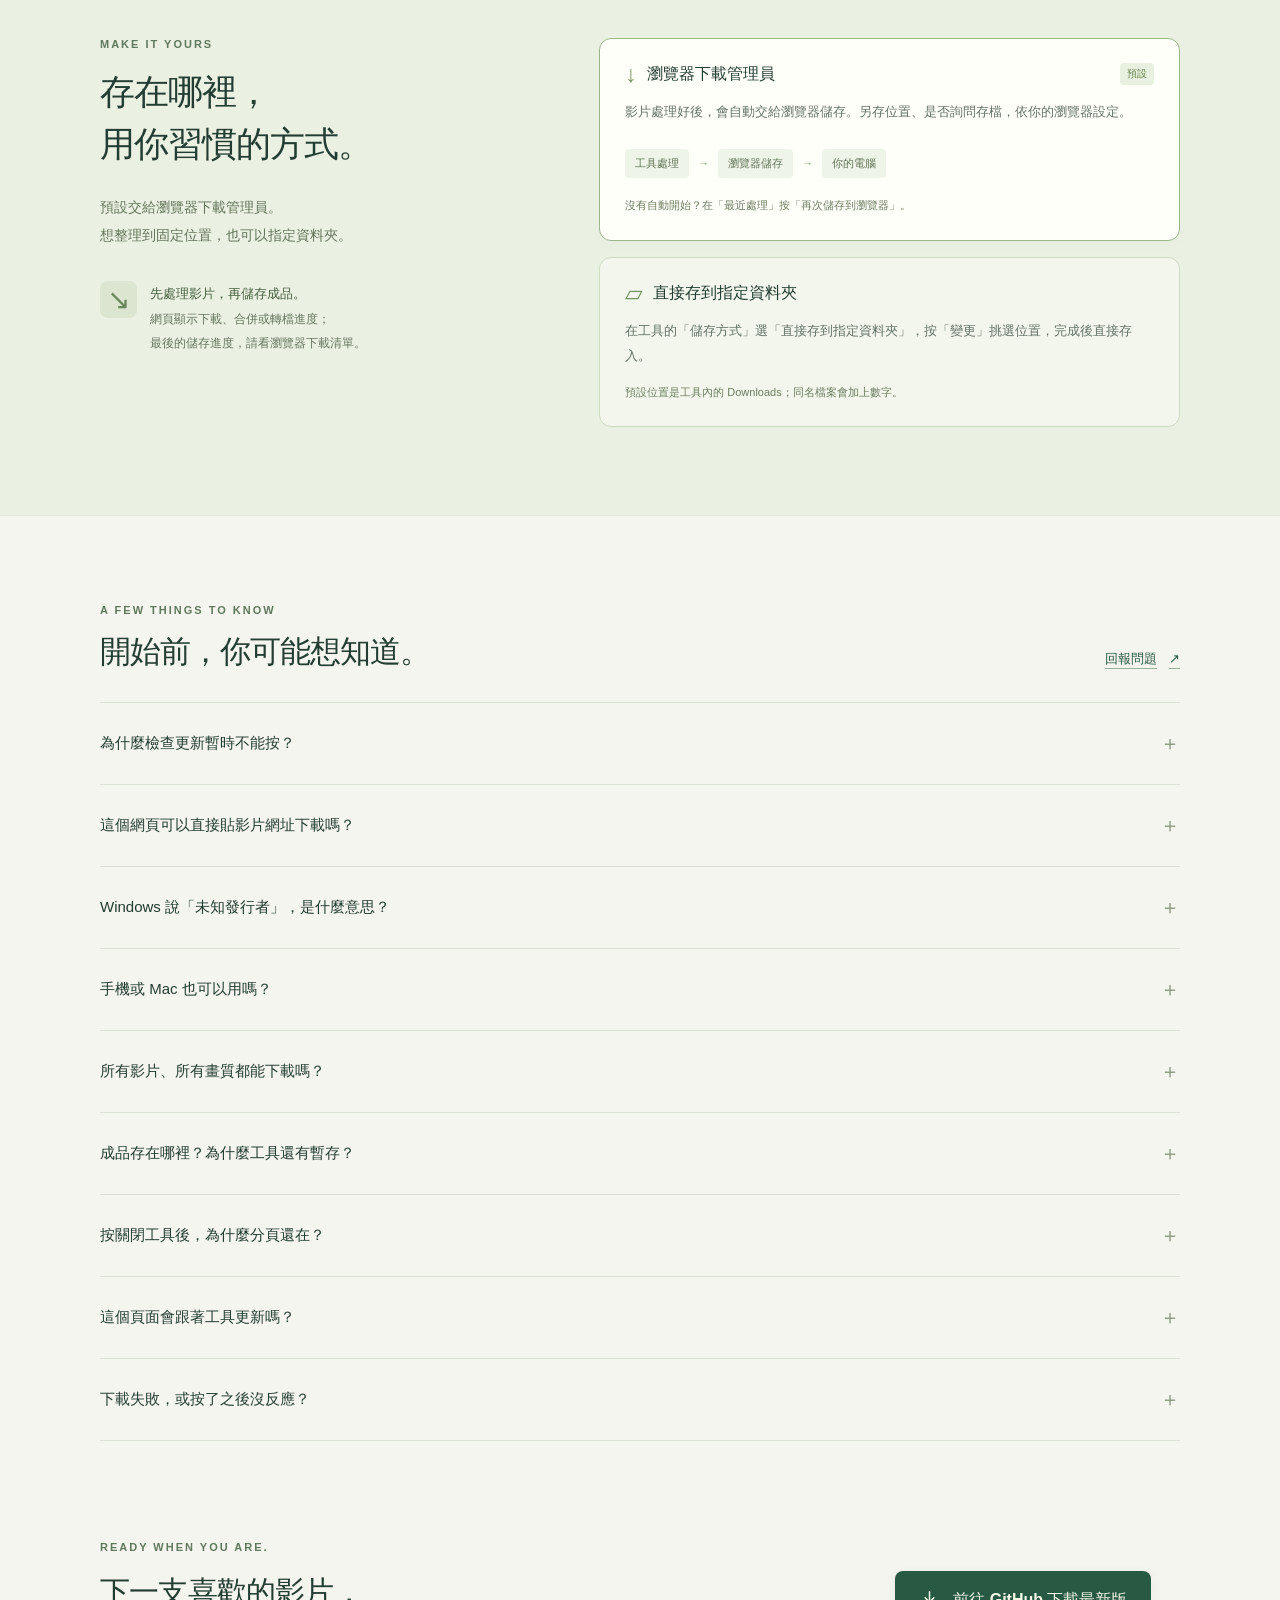
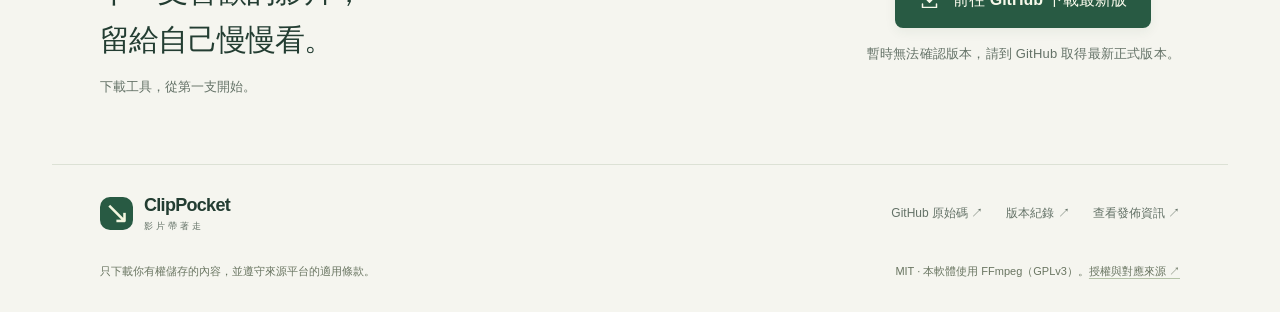
==== commit ec84253f: "fix: explain update checks and cooldown in v0.5.3" ====
--- a/docs/index.html
+++ b/docs/index.html
@@ -75,7 +75,7 @@
     <section class="faq-section wrap section-space" id="faq" aria-labelledby="faq-title">
       <div class="section-heading"><div><p class="eyebrow">A FEW THINGS TO KNOW</p><h2 id="faq-title">開始前，你可能想知道。</h2></div><a class="text-link" href="https://github.com/koviankevin/ClipPocket/issues">回報問題 <span aria-hidden="true">↗</span></a></div>
       <div class="faq-list">
-        <details><summary>這個網頁可以直接貼影片網址下載嗎？<span aria-hidden="true">＋</span></summary><div class="answer"><p>請先從這個頁面下載免安裝工具，再在自己的電腦開啟 <code>ClipPocket.exe</code>。這裡提供下載與教學；貼影片網址的操作畫面，會由本機工具另外開啟。</p></div></details>
+        <details><summary>為什麼檢查更新暫時不能按？<span aria-hidden="true">＋</span></summary><div class="answer"><p>檢查時會顯示「檢查中…」；剛檢查完會顯示倒數秒數，結束後即可再次檢查。正在更新工具時會顯示「更新中…」或「即將重開…」。失敗後可按「重新檢查」。</p></div></details><details><summary>這個網頁可以直接貼影片網址下載嗎？<span aria-hidden="true">＋</span></summary><div class="answer"><p>請先從這個頁面下載免安裝工具，再在自己的電腦開啟 <code>ClipPocket.exe</code>。這裡提供下載與教學；貼影片網址的操作畫面，會由本機工具另外開啟。</p></div></details>
         <details><summary>Windows 說「未知發行者」，是什麼意思？<span aria-hidden="true">＋</span></summary><div class="answer"><p>目前版本尚未做程式碼簽章，因此 Windows 可能顯示未知發行者。請確認下載來源是本專案的 <a data-release-link href="https://github.com/koviankevin/ClipPocket/releases/latest">GitHub Release</a>，再依自己的安全判斷決定是否執行。原始碼、隨附元件與校驗碼都公開提供。</p></div></details>
         <details><summary>手機或 Mac 也可以用嗎？<span aria-hidden="true">＋</span></summary><div class="answer"><p>目前提供 Windows 64 位元版，適用 Windows 10 22H2／Windows 11。手機、macOS、Linux 及 Windows ARM 目前未提供對應下載包。</p></div></details>
         <details><summary>所有影片、所有畫質都能下載嗎？<span aria-hidden="true">＋</span></summary><div class="answer"><p>目前支援 YouTube、Facebook、Bilibili 的公開、免登入、非直播單支影片，不讀取帳號 Cookie。影片下架、地區或帳號限制，以及平台改版，都可能影響下載。</p><p>畫質選單依來源實際可取得的格式提供，不會放大影片；Bilibili 部分高畫質可能需要帳號權限。4K60 已實測三秒片段，完整 8K 媒體尚未實測。</p></div></details>
